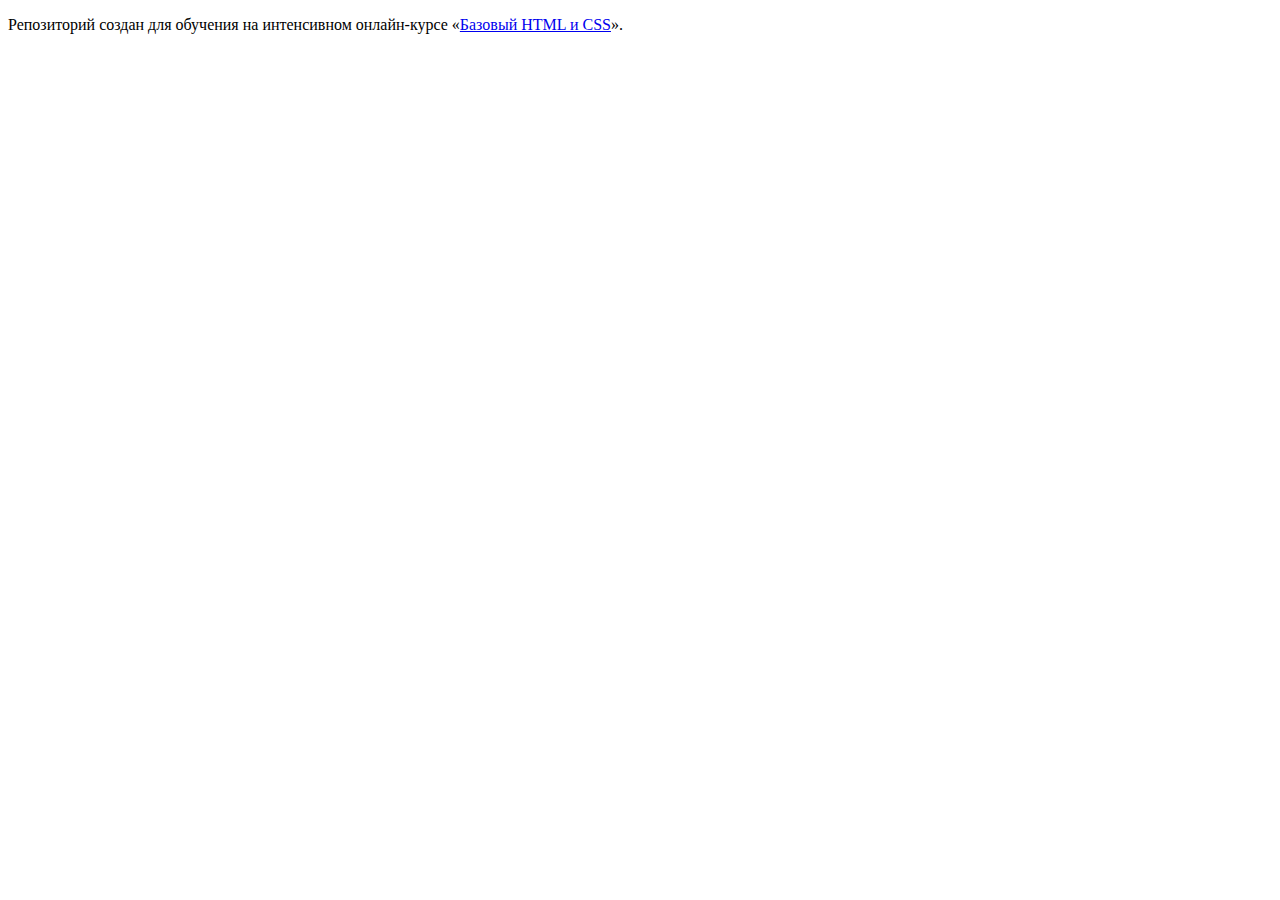
==== index.html @ a233da02 ":hatching_chick:" ====
<!DOCTYPE html>
<html lang="ru">
  <head>
    <meta charset="utf-8">
    <title>HTML Academy: Нёрдс</title>
  </head>
  <body>

    <p>Репозиторий создан для обучения на интенсивном онлайн‑курсе «<a href="https://htmlacademy.ru/intensive/htmlcss">Базовый HTML и CSS</a>».</p>

  </body>
</html>
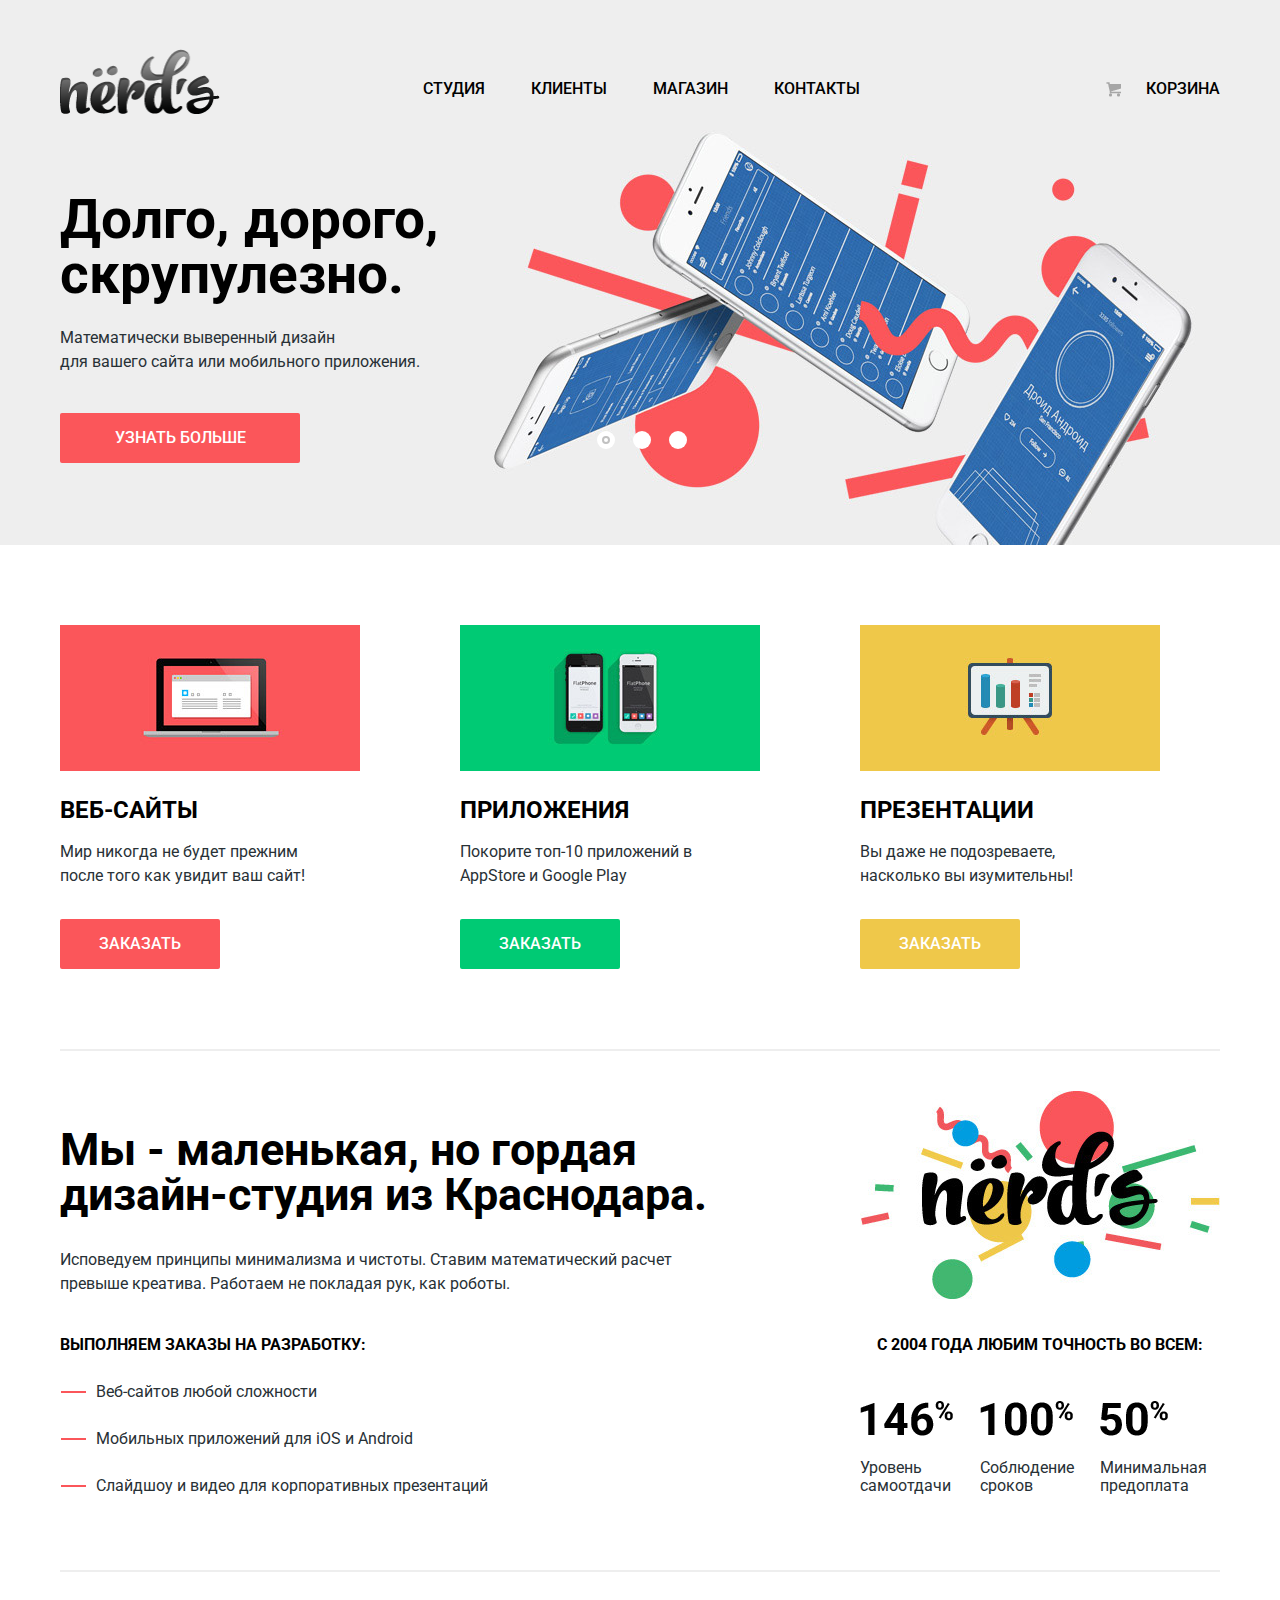
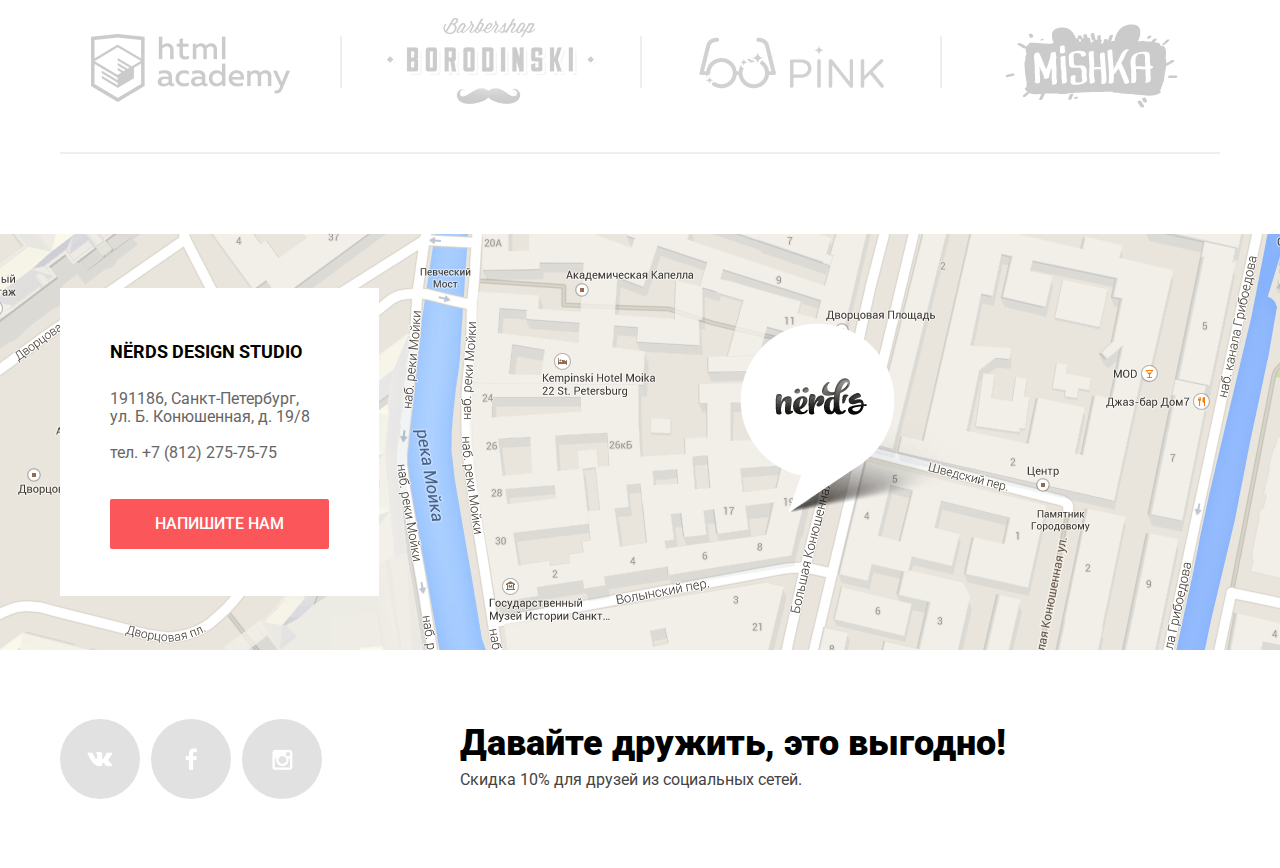
==== commit 7534e565: "Готовый проект" ====
--- a/index.html
+++ b/index.html
@@ -3,10 +3,227 @@
   <head>
     <meta charset="utf-8">
     <title>HTML Academy: Нёрдс</title>
+    <link href="https://fonts.googleapis.com/css?family=Roboto:400,500,700&amp;subset=cyrillic" rel="stylesheet">
+    <link href="css/style.css" rel="stylesheet">
   </head>
   <body>
 
-    <p>Репозиторий создан для обучения на интенсивном онлайн‑курсе «<a href="https://htmlacademy.ru/intensive/htmlcss">Базовый HTML и CSS</a>».</p>
+    <header>
+      <div class="section  header">
+        <div class="section-inner  header-inner">
+          <div class="header-logo">
+            <img  src="img/nerds-logo.png" width="160" height="65" alt="Нёрдс">
+          </div>
+          <nav class="main-navigation">
+            <ul>
+              <li>
+                <a href="#">СТУДИЯ</a>
+              </li>
+              <li>
+                <a href="#">КЛИЕНТЫ</a>
+              </li>
+              <li>
+                <a href="catalog.html">МАГАЗИН</a>
+              </li>
+              <li>
+                <a href="#">КОНТАКТЫ</a>
+              </li>
+            </ul>
+          </nav>
+          <div class="user-block">
+            <a class="login" href="#">КОРЗИНА</a>
+          </div>
+        </div>
+      </div>
+    </header>
+
+    <main>
+      <div class="section  slider">
+        <div class="section-inner  slider-inner">
+          <input class="slide-toggle  slider-toggle-1" type="radio" id="slider-toggle-1" name="toggle" checked>
+          <input class="slide-toggle  slider-toggle-2" type="radio" id="slider-toggle-2" name="toggle">
+          <input class="slide-toggle  slider-toggle-3" type="radio" id="slider-toggle-3" name="toggle">
+          <div class="slider-dots">
+            <label class="slider-dot" for="slider-toggle-1"></label>
+            <label class="slider-dot" for="slider-toggle-2"></label>
+            <label class="slider-dot" for="slider-toggle-3"></label>
+          </div>
+          <div class="slider-list">
+            <div class="slider-item slider-item-1">
+              <div class="slider-item-image  slider-item-image-1">
+                <img src="img/slider-1.jpg" width="760" height="431" alt="image1">
+              </div>
+              <div class="slider-item-text  slider-item-text-1">
+                <p class="statement  statement-1"><b>Долго, дорого,<br>скрупулезно.</b></p>
+                <p class="declaration">Математически выверенный дизайн <br>для вашего сайта или мобильного приложения.</p>
+                <a href="#" class="button  slider-button">узнать больше</a>
+              </div>
+            </div>
+            <div class="slider-item slider-item-2">
+              <div class="slider-item-image  slider-item-image-2">
+                <img src="img/slider-2.jpg" width="760" height="431" alt="image2 ">
+              </div>
+              <div class="slider-item-text  slider-item-text-2">
+                <p class="statement  statement-2"><b>Любим математику <br>как никто другой</b></p>
+                <p class="declaration"> Никакого креатива, только математические формулы <br> для расчета идеальных пропорций.</p>
+                <a href="#" class="button  slider-button">узнать больше</a>
+              </div>
+            </div>
+            <div class="slider-item slider-item-3">
+              <div class="slider-item-image  slider-item-image-3">
+                <img src="img/slider-3.jpg" width="760" height="431" alt="image3">
+              </div>
+              <div class="slider-item-text  slider-item-text-3">
+                <p class="statement  statement-3"><b>Только ночь,<br>только хардкор</b></p>
+                <p class="declaration"> Работаем днем, как все? Мы против этого. <br> Ближе к полуночи работа только начинается.</p>
+                <a href="#" class="button  slider-button">узнать больше</a>
+              </div>
+            </div>
+          </div>
+        </div>
+      </div>
+
+      <div class="section  directions">
+        <div class="section-inner  directions-inner">
+          <div class="features">
+            <img src="img/illustration-1.jpg" width="300" height="146" alt="Веб-сайты">
+            <h2 class="features-title">ВЕБ-САЙТЫ</h2>
+            <p>Мир никогда не будет прежним <br> после того как увидит ваш сайт!</p>
+            <a href="#" class="button  btn-website">заказать</a>
+          </div>
+          <div class="features">
+            <img src="img/illustration-2.jpg" width="300" height="146" alt="Приложения">
+            <h2 class="features-title">ПРИЛОЖЕНИЯ</h2>
+            <p>Покорите топ-10 приложений в <br> AppStore и Google Play</p>
+            <a href="#" class="button  btn-apps">заказать</a>
+          </div>
+          <div class="features">
+            <img src="img/illustration-3.jpg" width="300" height="146" alt="Презентации">
+            <h2 class="features-title">ПРЕЗЕНТАЦИИ</h2>
+            <p>Вы даже не подозреваете, <br> насколько вы изумительны!</p>
+            <a href="#" class="button  btn-presentations">заказать</a>
+          </div>
+        </div>
+      </div>
+
+      <div class="section  company-description">
+        <div class="section-inner  company-description-inner">
+          <div class="index-content-left">
+            <p class="statement"><b>Мы - маленькая, но гордая <br> дизайн-студия из Краснодара.</b></p>
+            <p class="declaration">Исповедуем принципы минимализма и чистоты. Ставим математический
+                расчет <br> превыше креатива. Работаем не покладая рук, как роботы.</p>
+            <h3 class="subtitle">ВЫПОЛНЯЕМ ЗАКАЗЫ НА РАЗРАБОТКУ:</h3>
+            <div class="list-description">
+              <ul>
+                <li class="list">
+                  Веб-сайтов любой сложности
+                </li>
+                <li class="list">
+                  Мобильных приложений для iOS и Android
+                </li>
+                <li class="list">
+                  Слайдшоу и видео для корпоративных презентаций
+                </li>
+              </ul>
+            </div>
+          </div>
+          <div class="index-content-right">
+            <div class="index-logo">
+              <img src="img/nerds-illustration.jpg" width="360" height="208" alt="Нёрдс">
+            </div>
+            <h3 class="subtitle">С 2004 ГОДА ЛЮБИМ ТОЧНОСТЬ ВО ВСЕМ:</h3>
+            <div class="list-description-right">
+              <div class=" block  block-1">
+                <div class="block-upper  block-upper-1">
+                  <img src="img/img-1.png" width="93" height="35" alt="146%">
+                </div>
+                <div class="block-lower">Уровень самоотдачи</div>
+              </div>
+              <div class="block  block-2">
+                <div class="block-upper  block-upper-2">
+                  <img src="img/img-2.png" width="93" height="35" alt="100%">
+                </div>
+                <div class="block-lower">Соблюдение сроков</div>
+              </div>
+              <div class="block  block-3">
+                <div class="block-upper  block-upper-3">
+                  <img src="img/img-3.png" width="68" height="35" alt="50%">
+                </div>
+                <div class="block-lower">Минимальная предоплата</div>
+              </div>
+            </div>
+          </div>
+        </div>
+      </div>
+
+      <div class="section  partners">
+        <div class="section-inner  partners-inner">
+          <a href="#" class="partners-logo  partners-logo-1">
+            <img src="img/logo-1.png" width="199" height="68" alt="Логотип">
+          </a>
+          <div class="line"></div>
+          <a href="#" class="partners-logo  partners-logo-2">
+            <img src="img/logo-2.png" width="209" height="87" alt="Логотип">
+          </a>
+          <div class="line"></div>
+          <a href="#" class="partners-logo  partners-logo-3">
+            <img src="img/logo-3.png" width="185" height="52" alt="Логотип">
+          </a>
+          <div class="line"></div>
+          <a href="#" class="partners-logo  partners-logo-4">
+            <img src="img/logo-4.png" width="173" height="84" alt="Логотип">
+          </a>
+        </div>
+      </div> 
+    </main>
+
+    <footer>
+      <div class="section-footer  section-footer-map"></div>
+      <div class="section  footer">
+        <div class="section-inner  footer-inner">
+          <div class="contact-info  contact-info-inner">
+            <h3 class="index-info-title">NЁRDS DESIGN STUDIO</h3>
+            <p class="address">191186, Санкт-Петербург,<br>
+                ул. Б. Конюшенная, д. 19/8</p>
+            <p class="contact-tel">тел. +7 (812) 275-75-75</p>
+            <button class="button  index-info-button">напишите нам</button>
+          </div>
+
+          <div class="footer-content">
+            <p class="statement"><b>Давайте дружить, это выгодно!</b></p>
+            <p class="declaration">Скидка 10% для друзей из социальных сетей.</p>
+          </div>
+          <div class="footer-socials">
+            <a href="#" class="social-btn  social-btn-vk">В контакте</a>
+            <a href="#" class="social-btn  social-btn-fb">Фейсбук</a>
+            <a href="#" class="social-btn  social-btn-inst">Инстаграм</a>
+          </div>
+        </div>
+      </div>
+    </footer>
+
+    <div class="modal-content">
+      <button class="modal-content-close" type="button" title="Закрыть">Закрыть</button>
+      <h2 class="modal-content-title">Напишите нам</h2>
+      <form class="write-form" action="https://echo.htmlacademy.ru" method="post">
+        <div class="write-form-field-1">
+          <label for="text-name">Ваше имя:</label><br>
+          <input type="text" id="text-name" name="name" value="" placeholder="Представьтесь, пожалуйста" required autofocus>
+        </div>
+        <div class="write-form-field-2">
+          <label for="text-e-mail">Ваш e-mail:</label><br>
+          <input type="email" id="text-e-mail" name="e-mail" value="" placeholder="Для отправки ответа" required>
+        </div>
+        <div class="write-form-field-3">
+          <label for="text-letter">Текст письма:</label><br>
+          <input type="text" id="text-letter" name="letter" value="" placeholder="В свободной форме" required>
+        </div>
+        <button class="button  write-info-button" type="submit">отправить</button>
+      </form>
+    </div>
+    <div class="modal-overlay"></div>
+
+    <script src="js/script.js"></script>
 
   </body>
 </html>
--- a/css/style.css
+++ b/css/style.css
@@ -0,0 +1,1357 @@
+
+body {
+  min-width: 1200px;
+  margin: 0;
+  padding: 0;
+  font-family: "Roboto", "Arial", sans-serif;
+  color: #000000;
+}
+
+/*--------------------------------------*/
+
+.sprite {
+  background-image: url("../img/sprite.png");
+  background-repeat: no-repeat;
+  display: block;
+}
+
+.sprite-checkbox-of {
+  width: 23px;
+  height: 23px;
+  background-position: -30px -30px;
+}
+
+.sprite-checkbox-on {
+  width: 27px;
+  height: 23px;
+  background-position: -113px -30px;
+}
+
+.sprite-close-cross {
+  width: 21px;
+  height: 21px;
+  background-position: -200px -30px;
+}
+
+.sprite-fb-icon {
+  width: 12px;
+  height: 22px;
+  background-position: -200px -111px;
+}
+
+.sprite-fb-icon-down {
+  width: 12px;
+  height: 22px;
+  background-position: -30px -193px;
+}
+
+.sprite-icon-basket {
+  width: 15px;
+  height: 15px;
+  background-position: -102px -193px;
+}
+
+.sprite-insta-icon {
+  width: 21px;
+  height: 21px;
+  background-position: -177px -193px;
+}
+
+.sprite-insta-icon-down {
+  width: 21px;
+  height: 21px;
+  background-position: -281px -30px;
+}
+
+.sprite-radio-off {
+  width: 25px;
+  height: 25px;
+  background-position: -272px -111px;
+}
+
+.sprite-radio-on {
+  width: 25px;
+  height: 25px;
+  background-position: -258px -196px;
+}
+
+.sprite-sort-down {
+  width: 9px;
+  height: 9px;
+  background-position: -30px -281px;
+}
+
+.sprite-sort-up {
+  width: 9px;
+  height: 9px;
+  background-position: -99px -281px;
+}
+
+.sprite-vk-icon {
+  width: 26px;
+  height: 15px;
+  background-position: -168px -281px;
+}
+
+.sprite-vk-icon-down {
+  width: 26px;
+  height: 15px;
+  background-position: -254px -281px;
+}
+
+/*=======================index.html=====================*/
+
+h1, h2, h3, h4, p {
+  margin: 0;
+  padding: 0;
+}
+
+img {
+  max-width: 100%;
+  height: auto;
+}
+
+.section {
+  min-width: 1200px;
+}
+
+.header {
+  background-color: #eeeeee;
+}
+
+.section-inner {
+  width: 1160px;
+  margin: 0 auto;
+  padding: 0 20px;
+}
+
+.header-inner {
+  border-top: 1px solid transparent;
+}
+
+.section-inner::after {
+  display: table;
+  content: "";
+  clear: both;
+}
+
+.header-logo {
+  float: left;
+  width: 160px;
+  height: 65px;
+  margin-top: 48px;
+  margin-right: 40px;
+}
+
+.header-logo-catalog:hover {
+  opacity: 0.8;
+}
+
+.header-logo-catalog:active {
+  opacity: 0.3;
+}
+
+/*=====================main-navigation========================*/
+
+.main-navigation {
+  float: left;
+  width: 600px;
+  text-align: right;
+}
+
+.main-navigation ul {
+  margin: 0;
+  padding: 0;
+  font-size: 0;
+  list-style: none;
+}
+
+.main-navigation li {
+  display: inline-block;
+  vertical-align: top;
+  font-size: 16px;
+  font-weight: 500;
+  line-height: 30px;
+}
+
+.main-navigation a {
+  display: block;
+  margin-top: 73px;
+  margin-left: 46px;
+  color: #000000;
+  text-decoration: none;
+}
+
+.main-navigation a:hover {
+  color: #fb565a;
+}
+
+.main-navigation a:active {
+  color: rgba(0, 0, 0, 0.3);
+}
+
+.main-navigation .active-3 {
+  position: relative;
+}
+
+.main-navigation .active-3::after {
+  position: absolute;
+  content: "";
+  bottom: -5px;
+  right: 0px;
+  width: 74px;
+  height: 2px;
+  background-color: #fb565a;
+}
+
+.main-navigation .active-3 a:hover {
+  color: #000000;
+}
+/*==========================================================*/
+
+.user-block {
+  float: right;
+  margin-top: 73px;
+}
+
+.login {
+  position: relative;
+  display: inline-block;
+  vertical-align: top;
+  padding-left: 50px;
+  font-size: 16px;
+  font-weight: 500;
+  line-height: 30px;
+  color: #000000;
+  text-decoration: none;
+}
+
+.login:hover {
+  color: #fb565a;
+}
+
+.login:active {
+  color: rgba(0, 0, 0, 0.3);
+}
+
+.login::before {
+  position: absolute;
+  content: "";
+  top: 8px;
+  left: 10px;
+  width: 15px;
+  height: 15px;
+  background: url("../img/sprite.png") no-repeat;
+  background-position: -102px -193px;
+  opacity: 0.3;
+}
+
+/*======================slaider=======================*/
+
+.slider {
+  margin-bottom: 80px;
+  background-color: #eeeeee;
+}
+
+.slider-inner {
+  position: relative;
+}
+
+.slide-toggle {
+  display: none;
+}
+
+.slider-dots {
+  position: absolute;
+  top: 322px;
+  left: 549px;
+  z-index: 100;
+  width: 105px;
+  height: 10px;
+  line-height: 0;
+  text-align: center;
+}
+
+.slider-dots label {
+  display: inline-block;
+  vertical-align: top;
+  width: 4px;
+  height: 4px;
+  margin: 0 12px;
+  background: #ffffff;
+  border: 2px solid #ffffff;
+  border-radius: 50%;
+  cursor: pointer;
+  box-shadow: 0 0 0 5px #ffffff;
+}
+
+.slider-toggle-1:checked ~ .slider-dots label:nth-child(1),
+.slider-toggle-2:checked ~ .slider-dots label:nth-child(2),
+.slider-toggle-3:checked ~ .slider-dots label:nth-child(3) {
+  border-color: #c1c1c1;
+}
+
+.slider-item {
+  display: none;
+}
+
+.slider-toggle-1:checked ~ .slider-list .slider-item-1,
+.slider-toggle-2:checked ~ .slider-list .slider-item-2,
+.slider-toggle-3:checked ~ .slider-list .slider-item-3 {
+  display: block;
+}
+
+.slider-item-image {
+  float: right;
+  width: 760px;
+  height: 431px;
+}
+
+/*========================text slider=======================*/
+
+.slider-item-text {
+  padding-top: 78px;
+}
+
+.statement {
+  margin: 0;
+  margin-bottom: 24px;
+  padding: 0;
+  font-size: 55px;
+  font-weight: 500;
+  line-height: 55px;
+  color: #000000;
+}
+
+.declaration {
+  margin: 0;
+  padding: 0;
+  font-size: 16px;
+  font-weight: 400;
+  line-height: 24px;
+  color: #283136;
+}
+
+.button {
+  display: inline-block;
+  vertical-align: top;
+  padding-top: 13px;
+  padding-bottom: 16px;
+  font-size: 16px;
+  font-weight: 500;
+  font-family: "Roboto", "Arial", sans-serif;
+  line-height: 18px;
+  color: #ffffff;
+  background-color: #fb565a;
+  text-transform: uppercase;
+  text-decoration: none;
+  text-align: center;
+  border: none;
+  outline: none;
+  cursor: pointer;
+  border-top: 3px solid transparent;
+  border-radius: 2px;
+}
+
+.button:hover {
+  background-color: #e74246;
+}
+
+.button:active {
+  color: rgba(255, 255, 255, 0.3);
+  background-color: #d7373b;
+  border-top-color: #c13135;
+}
+
+.slider-button {
+  width: 240px;
+  margin-top: 39px;
+}
+
+.slider-item-text-2,
+.slider-item-text-3 {
+  position: absolute;
+}
+
+/*======================directions=========================*/
+
+.directions-inner::after {
+  display: block;
+  content: "";
+  clear: both;
+  height: 2px;
+  background: #eeeeee;
+}
+
+.features {
+  float: left;
+  width: 300px;
+  margin-right: 100px;
+  margin-bottom: 80px;
+}
+
+.features:last-child {
+  margin-right: 0;
+}
+
+.features-title {
+  margin-top: 20px;
+  margin-bottom: 15px;
+  font-size: 24px;
+  font-weight: 700;
+  line-height: 30px;
+}
+
+.features p {
+  margin-bottom: 31px;
+  font-size: 16px;
+  font-weight: 400;
+  line-height: 24px;
+  color: #283136;
+}
+
+.features .button {
+  width: 160px;
+}
+
+.btn-apps {
+  background-color: #00ca74;
+}
+
+.btn-apps:hover {
+  background-color: #00bc6c;
+}
+
+.btn-apps:active {
+  color: rgba(255, 255, 255, 0.3);
+  background-color: #00aa62;
+  border-top-color: #009958;
+}
+
+.btn-presentations {
+  background-color: #efc84a;
+}
+
+.btn-presentations:hover {
+  background-color: #eab534;
+}
+
+.btn-presentations:active {
+  color: rgba(255, 255, 255, 0.3);
+  background-color: #e5a722;
+  border-top-color: #ce961f;
+}
+
+/*===================company-description============*/
+
+.company-description-inner::after {
+  display: block;
+  content: "";
+  clear: both;
+  height: 2px;
+  background: #eeeeee;
+}
+
+.index-content-left {
+  float: left;
+  width: 760px;
+}
+
+.index-content-left .statement {
+  margin-top: 76px;
+  margin-bottom: 31px;
+  font-size: 45px;
+  font-weight: 500;
+  line-height: 45px;
+}
+
+.index-content-left .declaration {
+  margin-bottom: 37px;
+}
+
+.subtitle {
+  margin-bottom: 23px;
+  font-size: 16px;
+  font-weight: 700;
+  line-height: 24px;
+}
+
+.list-description ul {
+  margin: 0;
+  padding: 0;
+  font-size: 0;
+  color: #283136;
+  list-style: none;
+}
+
+.list-description li {
+  position: relative;
+  font-size: 16px;
+  font-weight: 400;
+  line-height: 24px;
+}
+
+.list {
+  margin-bottom: 23px;
+  padding-left: 36px;
+}
+
+.list::before {
+  position: absolute;
+  content: "";
+  top: 11px;
+  left: 1px;
+  width: 25px;
+  height: 2px;
+  background-color: #fb565a;
+}
+
+/*==============================content-right===================*/
+
+.index-content-right {
+  float: right;
+  width: 360px;
+}
+
+.index-logo {
+  width: 360px;
+  height: 208px;
+  margin-top: 40px;
+  margin-bottom: 34px;
+}
+
+.index-content-right .subtitle {
+  margin-bottom: 44px;
+  text-align: center;
+}
+
+.list-description-right::after {
+  display: table;
+  content: "";
+  clear: both;
+  margin-bottom: 74px;
+}
+
+.block {
+  float: left;
+  width: 120px;
+}
+
+.block-upper {
+  margin-bottom: 19px;
+}
+
+.block-lower {
+  margin-bottom: 1px;
+  font-size: 16px;
+  font-weight: 400;
+  line-height: 18px;
+  color: #283136;
+}
+
+/*=============================partners========================*/
+
+.partners {
+  margin-bottom: 80px;
+}
+
+.partners-inner::after {
+  display: block;
+  content: "";
+  clear: both;
+  height: 2px;
+  margin-top: 44px;
+  background-color: #eeeeee;
+}
+
+.partners-logo {
+  display: inline-block;
+  vertical-align: top;
+  opacity: 0.2;
+}
+
+.line {
+  display: inline-block;
+  vertical-align: top;
+  width: 2px;
+  height: 52px;
+  margin-top: 64px;
+  background: #eeeeee;
+}
+
+.partners-logo:hover {
+  opacity: 1;
+}
+
+.partners-logo:active {
+  opacity: 0.1;
+}
+
+.partners-logo-1 {
+  width: 199px;
+  height: 68px;
+  margin-top: 62px;
+  margin-left: 31px;
+  margin-right: 46px;
+}
+
+.partners-logo-2 {
+  width: 209px;
+  height: 86px;
+  margin-top: 46px;
+  margin-left: 41px;
+  margin-right: 40px;
+}
+
+.partners-logo-3 {
+  width: 185px;
+  height: 52px;
+  margin-top: 65px;
+  margin-left: 53px;
+  margin-right: 52px;
+}
+
+.partners-logo-4 {
+  width: 173px;
+  height: 84px;
+  margin-top: 52px;
+  margin-left: 59px;
+}
+
+/*================footer-map========================*/
+
+.section-footer-map {
+  height: 416px;
+  background: url("../img/map-marker.png") center top no-repeat;
+}
+
+/*================footer-map-inner========================*/
+
+.footer-inner {
+  position: relative;
+  padding-top: 69px;
+  padding-bottom: 69px;
+}
+
+.footer-inner::after {
+  display: table;
+  content: "";
+  clear: both;
+}
+
+.contact-info {
+  position: absolute;
+  top: -362px;
+  z-index: 5;
+  width: 319px;
+  height: 308px;
+  padding: 0 50px;
+  padding-top: 49px;
+  background: #ffffff;
+  box-sizing: border-box;
+}
+
+.index-info-title {
+  margin-bottom: 23px;
+  font-size: 18px;
+  font-weight: 700;
+  line-height: 30px;
+}
+
+.contact-info p {
+  font-size: 16px;
+  font-weight: 400;
+  line-height: 18px;
+  color: #666666;
+}
+
+.address {
+  margin-bottom: 18px;
+}
+
+.contact-tel {
+  margin-bottom: 37px;
+}
+
+.index-info-button {
+  width: 100%;
+}
+
+/*====================footer-socials====================*/
+
+.footer-content {
+  float: right;
+  width: 760px;
+  margin-top: 6px;
+}
+
+.footer-content .statement {
+  margin-bottom: 8px;
+  font-size: 36px;
+  font-weight: 700;
+  line-height: 36px;
+}
+
+.footer-content .declaration {
+  font-size: 16px;
+  font-weight: 400;
+  line-height: 22px;
+  color: #444444;
+}
+
+.footer-socials {
+  width: 280px;
+  text-align: center;
+}
+
+.social-btn {
+  float: left;
+  width: 80px;
+  height: 80px;
+  margin-right: 11px;
+  font-size: 0;
+  background: #e1e1e1 url("../img/sprite.png") no-repeat center;
+  text-decoration: none;
+  border-radius: 50%;
+}
+
+.social-btn:hover {
+  background-color: #e74246;
+}
+
+.social-btn:active {
+  background-color: #d7373b;
+}
+
+.social-btn-vk {
+  background-position: -141px -248px;
+}
+
+.social-btn-vk:active {
+  background-position: -227px -248px;
+}
+
+.social-btn-fb {
+  background-position: -166px -82px;
+}
+
+.social-btn-fb:active {
+  background-position: 4px -164px;
+}
+
+.social-btn-inst {
+  background-position: -147px -163px;
+}
+
+.social-btn-inst:active {
+  background-position: -251px 0;
+}
+
+/*=============================modal-content======================*/
+
+.modal-content {
+  position: fixed;
+  left: 50%;
+  top: 0;
+  z-index: 100;
+  width: 960px;
+  min-height: 590px;
+  margin-left: -481px;
+  padding-top: 67px;
+  padding-left: 100px;
+  padding-right: 100px;
+  background: #ffffff;
+  box-sizing: border-box;
+  box-shadow: 0 20px 40px rgba(0, 1, 1, 0.75);
+  display: none;
+}
+
+.modal-content-show {
+  display: block;
+}
+
+.modal-content-close {
+  position: absolute;
+  top: 78px;
+  right: 90px;
+  width: 21px;
+  height: 21px;
+  font-size: 0;
+  background: url("../img/sprite.png") no-repeat;
+  background-position: -200px -30px;
+  border: 0;
+  outline: 0;
+  cursor: pointer;
+  opacity: 0.3;
+}
+
+.modal-content-close:hover {
+  opacity: 1;
+}
+
+.modal-content-close:active {
+  opacity: 0.1;
+}
+
+/*---------------------------------------------------*/
+
+.modal-content-title {
+  margin-bottom: 39px;
+  font-size: 45px;
+  font-weight: 500;
+  line-height: 45px;
+}
+
+.write-form-field-1 label,
+.write-form-field-2 label,
+.write-form-field-3 label {
+  font-size: 16px;
+  font-weight: 700;
+  line-height: 18px;
+}
+
+.write-form input {
+  font-size: 16px;
+  font-weight: 400;
+  font-family: "Roboto", "Arial", sans-serif;
+  line-height: 18px;
+  color: #444444;
+  border: 2px solid #d7dcde;
+  box-sizing: border-box;
+  border-radius: 2px;
+  outline: none;
+}
+
+.write-form-field-1 input,
+.write-form-field-2 input {
+  width: 360px;
+  min-height: 50px;
+  margin-top: 9px;
+  margin-bottom: 33px;
+  padding: 0 12px;
+}
+
+.write-form-field-1 {
+  float: left;
+}
+
+.write-form-field-2 {
+  float: right;
+}
+
+.write-form-field-3 {
+  clear: both;
+  width: 100%;
+}
+
+.write-form-field-3 input {
+  width: 100%;
+  margin-top: 9px;
+  padding: 0 12px;
+  padding-top: 11px;
+  padding-bottom: 85px;
+}
+
+.write-info-button {
+  width: 260px;
+  margin-top: 47px;
+}
+
+.write-form input:hover {
+  border: 2px solid #b4b9bb;
+}
+
+.write-form input:focus {
+  border: 2px solid #000000;
+}
+
+/*==============================overlay=====================*/
+
+.modal-overlay {
+  position: fixed;
+  top: 0;
+  left: 0;
+  z-index: 10;
+  width: 100%;
+  height: 100%;
+  background: rgba(0, 0, 0, 0.5);
+  display: none;
+}
+
+/*=======================catalog.html=========================*/
+
+.catalog-directions {
+  background-color: #eeeeee;
+  box-sizing: border-box;
+}
+
+.catalog-subtitle h1 {
+  padding-top: 78px;
+  padding-bottom: 108px;
+  font-size: 55px;
+  font-weight: 500;
+  line-height: 55px;
+  text-align: center;
+}
+
+/*=======================catalog-filter====================*/
+
+.catalog-filter {
+  float: left;
+  min-height: 300px;
+  padding-bottom: 30px;
+}
+
+.field {
+  margin: 0;
+  padding: 0;
+  border: none;
+  outline: none;
+}
+
+.heading {
+  padding: 0px;
+  font-size: 18px;
+  font-weight: 700;
+  text-transform: uppercase;
+}
+
+/*======================range-filter=================*/
+
+.range-filter {
+  width: 260px;
+  margin-top: 59px;
+  margin-bottom: 58px;
+}
+
+.range-controls {
+  position: relative;
+  margin-top: 52px;
+  margin-bottom: 14px;
+  padding-top: 39px;
+  padding-bottom: 39px;
+  padding-left: 21px;
+  padding-right: 21px;
+  background: #eeeeee;
+  border-radius: 2px;
+}
+
+.range-controls .scale {
+  height: 2px;
+  background: #d7dcde;
+}
+
+.range-controls .bar {
+  width: 139px;
+  height: 2px;
+  background: #00ca74;
+}
+
+.range-controls .toggle {
+  position: absolute;
+  top: 30px;
+  left: 0px;
+  width: 4px;
+  height: 4px;
+  background: #ababab;
+  border: 8px solid #fff;
+  border-radius: 50%;
+  cursor: pointer;
+  box-shadow: 0 2px 1px 0 #cccdcd;
+}
+
+.range-controls .toggle-min {
+  left: 18px;
+}
+
+.range-controls .toggle-max {
+  left: 160px;
+}
+
+.price-controls {
+  font-size: 0;
+}
+
+.price-controls label {
+  display: inline-block;
+  vertical-align: middle;
+  width: 50%;
+  font-size: 16px;
+  font-weight: 400;
+  color: #283136;
+  text-transform: uppercase;
+}
+
+.max-price {
+  text-align: right;
+}
+
+.price-controls input {
+  width: 60px;
+  margin-left: 8px;
+  padding: 8px 10px;
+  font-size: 16px;
+  font-weight: 400;
+  line-height: 22px;
+  font-family: "Roboto", "Arial", sans-serif;
+  font-style: normal;
+  color: #283136;
+  background: #eeeeee;
+  border: none;
+  text-align: center;
+  outline: none;
+  border-radius: 2px;
+}
+
+/*==========selection-grid  selection-specification=============*/
+
+.field ul {
+  margin: 0;
+  padding: 0;
+  font-size: 0;
+  list-style: none;
+}
+
+.field li {
+  margin-bottom: 19px;
+  font-size: 16px;
+  line-height: 20px;
+}
+
+.selection-grid label,
+.selection-specification label {
+  color: #283136;
+}
+
+.selection-grid legend,
+.selection-specification legend {
+  margin-bottom: 19px;
+}
+
+.selection-grid {
+  margin-bottom: 30px;
+}
+
+.selection-specification {
+  margin-bottom: 30px;
+}
+
+.login-radio input[type="radio"],
+.login-checkbox input[type="checkbox"] {
+  display: none;
+}
+
+.login-radio,
+.login-checkbox {
+  position: relative;
+  padding-left: 36px;
+  cursor: pointer;
+}
+
+.login-radio:hover,
+.login-checkbox:hover {
+  color: #000000;
+}
+
+/*=========================radio  checkbox======================*/
+
+.radio-indicator {
+  position: absolute;
+  top: -2px;
+  left: 0px;
+  width: 25px;
+  height: 25px;
+  background: url("../img/sprite.png") no-repeat;
+  background-position: -272px -111px;
+  opacity: 0.4;
+}
+
+.radio-indicator:hover {
+  opacity: 1;
+}
+
+.login-radio input[type="radio"]:checked + .radio-indicator {
+  background-position: -258px -196px;
+}
+
+.checkbox-indicator {
+  position: absolute;
+  top: -2px;
+  left: 0px;
+  width: 27px;
+  height: 25px;
+  background: url("../img/sprite.png") no-repeat;
+  background-position: -30px -30px;
+  opacity: 0.4;
+}
+
+.checkbox-indicator:hover {
+  opacity: 1;
+}
+
+.login-checkbox input[type="checkbox"]:checked + .checkbox-indicator {
+  background-position: -113px -30px;
+}
+
+/*===============================.catalog-btn=======================*/
+
+.catalog-btn {
+  width: 260px;
+  color: #000000;
+  background-color: #eeeeee;
+}
+
+.catalog-btn:hover {
+  background-color: #dfdfdf;
+}
+
+.catalog-btn:active {
+  border-top-color: #bfbfbf;
+  color: rgba(0, 0, 0, 0.3);
+  background-color: #d5d5d5;
+}
+
+/*=========================catalog-section=========================*/
+
+.catalog-section {
+  float: right;
+  width: 760px;
+  padding-top: 58px;
+}
+
+.sorting {
+  width: 100%;
+  min-height: 10px;
+  font-size: 0;
+  margin-bottom: 20px;
+  text-transform: uppercase;
+  box-sizing: border-box;
+}
+
+.sorting h4,
+.sorting a,
+.sorting span {
+  display: inline-block;
+  vertical-align: bottom;
+}
+
+.sorting h4 {
+  margin-right: 267px;
+  font-size: 18px;
+  font-weight: 700;
+  line-height: 18px;
+}
+
+.sorting a {
+  margin-right: 25px;
+  font-size: 14px;
+  font-weight: 400;
+  line-height: 15px;
+  text-decoration: none;
+}
+
+.activity-2,
+.activity-3 {
+  color: rgba(0, 0, 0, 0.3);
+}
+
+.activity-2:hover,
+.activity-3:hover {
+  color: rgba(0, 0, 0, 0.6);
+}
+
+.activity-2:active,
+.activity-3:active {
+  color: rgba(0, 0, 0, 1);
+}
+
+.sorting span {
+  content: "";
+  width: 9px;
+  height: 9px;
+  margin-bottom: 3px;
+  cursor: pointer;
+}
+
+.sorting .icon-1 {
+  margin-left: 25px;
+  margin-right: 20px;
+  background: url("../img/sprite.png") no-repeat;
+  background-position: -30px -281px;
+}
+
+.sorting .icon-2 {
+  background: url("../img/sprite.png") no-repeat;
+  background-position: -99px -281px;
+  opacity: 0.2;
+}
+
+.sorting .icon-1:hover,
+.sorting .icon-2:hover {
+  opacity: 0.4;
+}
+
+.sorting .icon-1:active,
+.sorting .icon-2:active {
+  opacity: 1;
+}
+
+/*========================catalog-list==========================*/
+
+.catalog-list {
+  min-height: 300px;
+  font-size: 0;
+}
+
+/*---------------------------------*/
+
+.catalog-item-img {
+  position: relative;
+  display: inline-block;
+  vertical-align: top;
+  width: 360px;
+  height: 576px;
+  margin-right: 40px;
+  margin-top: 77px;
+  box-sizing: border-box;
+}
+
+.catalog-item-img:nth-child(2n){
+  margin-right: 0;
+}
+
+.catalog-item-decor {
+  position: absolute;
+  top: -40px;
+  z-index: 100;
+  width: 360px;
+  height: 40px;
+  border-radius: 2px 2px 0 0;
+  background-color: #e9e9e9;
+  transition: background-color .3s linear;
+}
+
+.catalog-item-decor:after,
+.catalog-item-decor:before {
+  position: absolute;
+  display: block;
+  top: 13px;
+  content: "";
+  width: 14px;
+  height: 14px;
+  background-color: #ffffff;
+  border-radius: 50%;
+}
+
+.catalog-item-decor:after {
+  left: 16px;
+}
+
+.catalog-item-decor:before {
+  left: 39px;
+  box-shadow: 23px 0 0 0 #ffffff;
+}
+
+.catalog-item-description {
+  position: absolute;
+  bottom: 0px;
+  left: 0px;
+  display: block;
+  width: 100%;
+  height: 231px;
+  padding: 31px 67px;
+  background-color: #eeeeee;
+  opacity: 0;
+  text-align: center;
+  box-sizing: border-box;
+  transition: opacity .5s linear;
+}
+
+.catalog-item-description a {
+  font: 700 18px/23px "Roboto", "Arial", sans-serif;
+  color: #000000;
+  text-transform: uppercase;
+  text-decoration: none;
+}
+
+.catalog-item-description p {
+  overflow: hidden;
+  margin-top: 18px;
+  font: 400 16px/18px "Roboto", "Arial", sans-serif;
+  color: #666666;
+}
+
+.catalog-item-buy {
+  position: absolute;
+  left: 80px;
+  bottom: 43px;
+  display: block;
+  width: 200px;
+  font: 500 16px/18px "Roboto", "Arial", sans-serif;
+}
+
+.catalog-item-buy:active {
+  color: #ffffff;
+}
+
+.catalog-item-img:hover {
+  box-shadow: 0 6px 15px rgba(0, 1, 1, 0.25);
+}
+
+.catalog-item-img:hover .catalog-item-description {
+  opacity: 1;
+}
+
+.catalog-item-img:hover .catalog-item-decor {
+  background-color: #4d4d4d;
+}
+
+/*===========================paginator=====================*/
+
+.paginator {
+  clear: both;
+  width: 100%;
+  margin-top: 60px;
+  margin-bottom: 60px;
+  box-sizing: border-box;
+  font-size: 0;
+}
+
+.paginator a {
+  margin-right: 11px;
+  padding-right: 20px;
+  padding-left: 20px;
+  color: #000000;
+  background-color: #eeeeee;
+}
+
+.paginator .disabled {
+  padding-top: 13px;
+  padding-right: 17px;
+  padding-left: 17px;
+  padding-bottom: 13px;
+  border: 3px solid #dbdbdb;
+  background-color: #ffffff;
+}
+
+.paginator .next {
+  padding-right: 78px;
+  padding-left: 78px;
+}
+
+.paginator .current:hover,
+.paginator .next:hover {
+  background-color: #dfdfdf;
+}
+
+.paginator .current:active,
+.paginator .next:active {
+  border-top-color: #bfbfbf;
+  color: rgba(0, 0, 0, 0.3);
+  background-color: #d5d5d5;
+}
+
+.paginator .disabled:active {
+  color: #000000;
+}
+
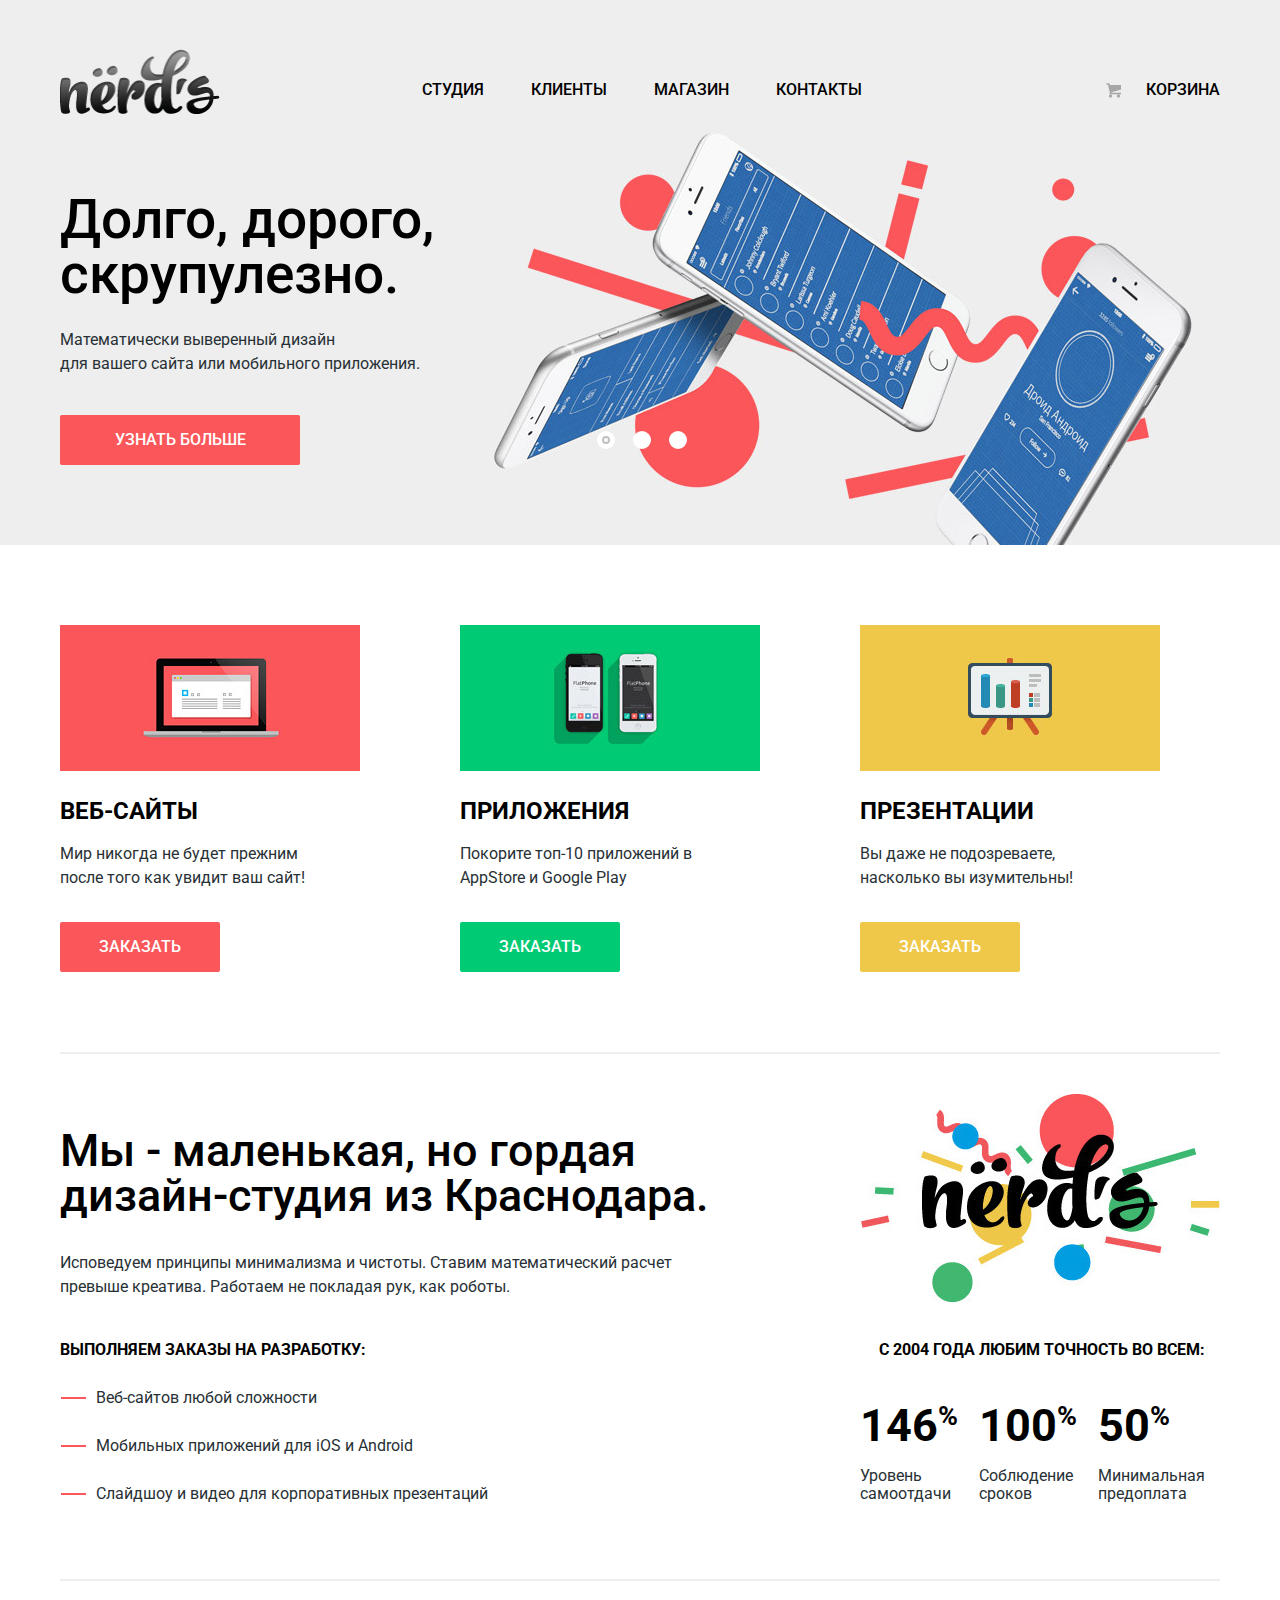
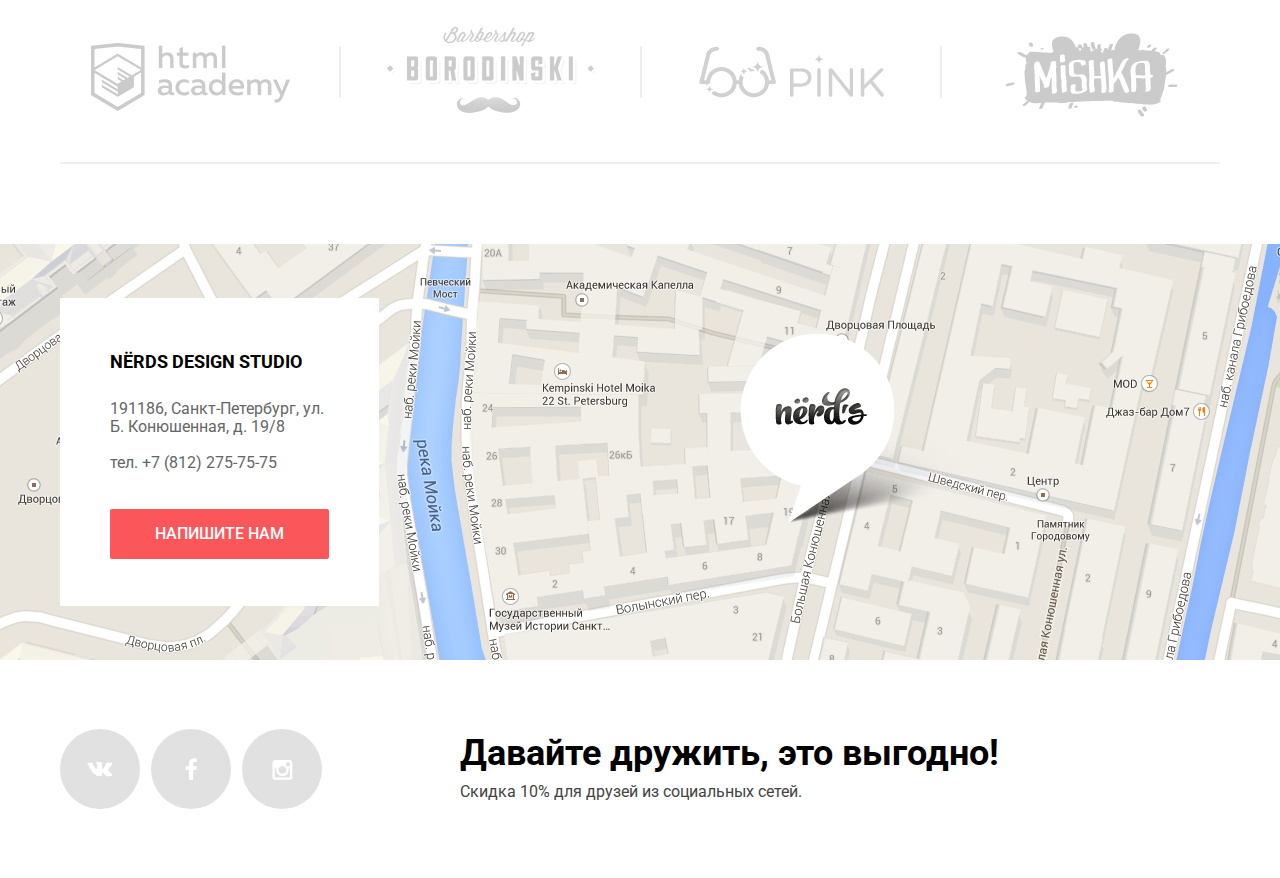
==== commit a8ff64b6: "Исправления" ====
--- a/index.html
+++ b/index.html
@@ -4,6 +4,7 @@
     <meta charset="utf-8">
     <title>HTML Academy: Нёрдс</title>
     <link href="https://fonts.googleapis.com/css?family=Roboto:400,500,700&amp;subset=cyrillic" rel="stylesheet">
+    <link href="css/normalize.css" rel="stylesheet">
     <link href="css/style.css" rel="stylesheet">
   </head>
   <body>
@@ -54,9 +55,9 @@
                 <img src="img/slider-1.jpg" width="760" height="431" alt="image1">
               </div>
               <div class="slider-item-text  slider-item-text-1">
-                <p class="statement  statement-1"><b>Долго, дорого,<br>скрупулезно.</b></p>
-                <p class="declaration">Математически выверенный дизайн <br>для вашего сайта или мобильного приложения.</p>
-                <a href="#" class="button  slider-button">узнать больше</a>
+                <p class="statement  statement-1">Долго, дорого, скрупулезно.</p>
+                <p class="declaration">Математически выверенный дизайн<br> для вашего сайта или мобильного приложения.</p>
+                <a class="button  slider-button" href="#">узнать больше</a>
               </div>
             </div>
             <div class="slider-item slider-item-2">
@@ -64,9 +65,9 @@
                 <img src="img/slider-2.jpg" width="760" height="431" alt="image2 ">
               </div>
               <div class="slider-item-text  slider-item-text-2">
-                <p class="statement  statement-2"><b>Любим математику <br>как никто другой</b></p>
+                <p class="statement  statement-2">Любим математику<br> как никто другой</p>
                 <p class="declaration"> Никакого креатива, только математические формулы <br> для расчета идеальных пропорций.</p>
-                <a href="#" class="button  slider-button">узнать больше</a>
+                <a class="button  slider-button" href="#">узнать больше</a>
               </div>
             </div>
             <div class="slider-item slider-item-3">
@@ -74,9 +75,9 @@
                 <img src="img/slider-3.jpg" width="760" height="431" alt="image3">
               </div>
               <div class="slider-item-text  slider-item-text-3">
-                <p class="statement  statement-3"><b>Только ночь,<br>только хардкор</b></p>
+                <p class="statement  statement-3">Только ночь,<br> только хардкор</p>
                 <p class="declaration"> Работаем днем, как все? Мы против этого. <br> Ближе к полуночи работа только начинается.</p>
-                <a href="#" class="button  slider-button">узнать больше</a>
+                <a class="button  slider-button" href="#">узнать больше</a>
               </div>
             </div>
           </div>
@@ -88,20 +89,20 @@
           <div class="features">
             <img src="img/illustration-1.jpg" width="300" height="146" alt="Веб-сайты">
             <h2 class="features-title">ВЕБ-САЙТЫ</h2>
-            <p>Мир никогда не будет прежним <br> после того как увидит ваш сайт!</p>
-            <a href="#" class="button  btn-website">заказать</a>
+            <p>Мир никогда не будет прежним<br> после того как увидит ваш сайт!</p>
+            <a class="button  btn-website" href="#">заказать</a>
           </div>
           <div class="features">
             <img src="img/illustration-2.jpg" width="300" height="146" alt="Приложения">
             <h2 class="features-title">ПРИЛОЖЕНИЯ</h2>
-            <p>Покорите топ-10 приложений в <br> AppStore и Google Play</p>
-            <a href="#" class="button  btn-apps">заказать</a>
+            <p>Покорите топ-10 приложений в<br> AppStore и Google Play</p>
+            <a class="button  btn-apps" href="#">заказать</a>
           </div>
           <div class="features">
             <img src="img/illustration-3.jpg" width="300" height="146" alt="Презентации">
             <h2 class="features-title">ПРЕЗЕНТАЦИИ</h2>
-            <p>Вы даже не подозреваете, <br> насколько вы изумительны!</p>
-            <a href="#" class="button  btn-presentations">заказать</a>
+            <p>Вы даже не подозреваете,<br> насколько вы изумительны!</p>
+            <a class="button  btn-presentations" href="#">заказать</a>
           </div>
         </div>
       </div>
@@ -109,9 +110,8 @@
       <div class="section  company-description">
         <div class="section-inner  company-description-inner">
           <div class="index-content-left">
-            <p class="statement"><b>Мы - маленькая, но гордая <br> дизайн-студия из Краснодара.</b></p>
-            <p class="declaration">Исповедуем принципы минимализма и чистоты. Ставим математический
-                расчет <br> превыше креатива. Работаем не покладая рук, как роботы.</p>
+            <p class="statement">Мы - маленькая, но гордая дизайн-студия из Краснодара.</p>
+            <p class="declaration">Исповедуем принципы минимализма и чистоты. Ставим математический расчет превыше креатива. Работаем не покладая рук, как роботы.</p>
             <h3 class="subtitle">ВЫПОЛНЯЕМ ЗАКАЗЫ НА РАЗРАБОТКУ:</h3>
             <div class="list-description">
               <ul>
@@ -135,19 +135,19 @@
             <div class="list-description-right">
               <div class=" block  block-1">
                 <div class="block-upper  block-upper-1">
-                  <img src="img/img-1.png" width="93" height="35" alt="146%">
+                  146<span>%</span>
                 </div>
                 <div class="block-lower">Уровень самоотдачи</div>
               </div>
               <div class="block  block-2">
                 <div class="block-upper  block-upper-2">
-                  <img src="img/img-2.png" width="93" height="35" alt="100%">
+                  100<span>%</span>
                 </div>
                 <div class="block-lower">Соблюдение сроков</div>
               </div>
               <div class="block  block-3">
                 <div class="block-upper  block-upper-3">
-                  <img src="img/img-3.png" width="68" height="35" alt="50%">
+                  50<span>%</span>
                 </div>
                 <div class="block-lower">Минимальная предоплата</div>
               </div>
@@ -158,21 +158,26 @@
 
       <div class="section  partners">
         <div class="section-inner  partners-inner">
-          <a href="#" class="partners-logo  partners-logo-1">
-            <img src="img/logo-1.png" width="199" height="68" alt="Логотип">
-          </a>
-          <div class="line"></div>
-          <a href="#" class="partners-logo  partners-logo-2">
-            <img src="img/logo-2.png" width="209" height="87" alt="Логотип">
-          </a>
-          <div class="line"></div>
-          <a href="#" class="partners-logo  partners-logo-3">
-            <img src="img/logo-3.png" width="185" height="52" alt="Логотип">
-          </a>
-          <div class="line"></div>
-          <a href="#" class="partners-logo  partners-logo-4">
-            <img src="img/logo-4.png" width="173" height="84" alt="Логотип">
-          </a>
+          <div class="partner  partner-1">
+            <a class="partners-logo  partners-logo-1" href="#">
+              <img src="img/logo-1.png" width="199" height="68" alt="Логотип">
+            </a>
+          </div>
+          <div class="partner  partner-2">
+            <a class="partners-logo  partners-logo-2" href="#">
+              <img src="img/logo-2.png" width="209" height="87" alt="Логотип">
+            </a>
+          </div>
+          <div class="partner  partner-3">
+            <a class="partners-logo  partners-logo-3" href="#">
+              <img src="img/logo-3.png" width="185" height="52" alt="Логотип">
+            </a>
+          </div>
+          <div class="partner  partner-4">
+            <a class="partners-logo  partners-logo-4" href="#">
+              <img src="img/logo-4.png" width="173" height="84" alt="Логотип">
+            </a>
+          </div>
         </div>
       </div> 
     </main>
@@ -183,20 +188,19 @@
         <div class="section-inner  footer-inner">
           <div class="contact-info  contact-info-inner">
             <h3 class="index-info-title">NЁRDS DESIGN STUDIO</h3>
-            <p class="address">191186, Санкт-Петербург,<br>
-                ул. Б. Конюшенная, д. 19/8</p>
+            <p class="address">191186, Санкт-Петербург, ул. Б. Конюшенная, д. 19/8</p>
             <p class="contact-tel">тел. +7 (812) 275-75-75</p>
             <button class="button  index-info-button">напишите нам</button>
           </div>
 
           <div class="footer-content">
-            <p class="statement"><b>Давайте дружить, это выгодно!</b></p>
+            <p class="statement">Давайте дружить, это выгодно!</p>
             <p class="declaration">Скидка 10% для друзей из социальных сетей.</p>
           </div>
           <div class="footer-socials">
-            <a href="#" class="social-btn  social-btn-vk">В контакте</a>
-            <a href="#" class="social-btn  social-btn-fb">Фейсбук</a>
-            <a href="#" class="social-btn  social-btn-inst">Инстаграм</a>
+            <a class="social-btn  social-btn-vk" href="#">В контакте</a>
+            <a class="social-btn  social-btn-fb" href="#">Фейсбук</a>
+            <a class="social-btn  social-btn-inst" href="#">Инстаграм</a>
           </div>
         </div>
       </div>
@@ -207,15 +211,15 @@
       <h2 class="modal-content-title">Напишите нам</h2>
       <form class="write-form" action="https://echo.htmlacademy.ru" method="post">
         <div class="write-form-field-1">
-          <label for="text-name">Ваше имя:</label><br>
+          <label for="text-name">Ваше имя:</label>
           <input type="text" id="text-name" name="name" value="" placeholder="Представьтесь, пожалуйста" required autofocus>
         </div>
         <div class="write-form-field-2">
-          <label for="text-e-mail">Ваш e-mail:</label><br>
+          <label for="text-e-mail">Ваш e-mail:</label>
           <input type="email" id="text-e-mail" name="e-mail" value="" placeholder="Для отправки ответа" required>
         </div>
         <div class="write-form-field-3">
-          <label for="text-letter">Текст письма:</label><br>
+          <label for="text-letter">Текст письма:</label>
           <input type="text" id="text-letter" name="letter" value="" placeholder="В свободной форме" required>
         </div>
         <button class="button  write-info-button" type="submit">отправить</button>
--- a/css/style.css
+++ b/css/style.css
@@ -101,11 +101,6 @@
 
 /*=======================index.html=====================*/
 
-h1, h2, h3, h4, p {
-  margin: 0;
-  padding: 0;
-}
-
 img {
   max-width: 100%;
   height: auto;
@@ -143,6 +138,10 @@
   margin-right: 40px;
 }
 
+.header-logo img {
+  width: 161px;
+}
+
 .header-logo-catalog:hover {
   opacity: 0.8;
 }
@@ -155,7 +154,7 @@
 
 .main-navigation {
   float: left;
-  width: 600px;
+  width: 602px;
   text-align: right;
 }
 
@@ -176,12 +175,16 @@
 
 .main-navigation a {
   display: block;
-  margin-top: 73px;
-  margin-left: 46px;
+  margin-top: 74px;
+  margin-left: 47px;
   color: #000000;
   text-decoration: none;
 }
 
+.main-navigation-contact {
+  margin-left: 1px;
+}
+
 .main-navigation a:hover {
   color: #fb565a;
 }
@@ -196,22 +199,23 @@
 
 .main-navigation .active-3::after {
   position: absolute;
-  content: "";
   bottom: -5px;
   right: 0px;
+  content: "";
   width: 74px;
   height: 2px;
   background-color: #fb565a;
 }
 
-.main-navigation .active-3 a:hover {
+.active-3 a:hover {
   color: #000000;
 }
 /*==========================================================*/
 
 .user-block {
   float: right;
-  margin-top: 73px;
+  max-width: 160px;
+  margin-top: 74px;
 }
 
 .login {
@@ -236,9 +240,9 @@
 
 .login::before {
   position: absolute;
-  content: "";
   top: 8px;
   left: 10px;
+  content: "";
   width: 15px;
   height: 15px;
   background: url("../img/sprite.png") no-repeat;
@@ -315,7 +319,7 @@
 
 .statement {
   margin: 0;
-  margin-bottom: 24px;
+  margin-bottom: 26px;
   padding: 0;
   font-size: 55px;
   font-weight: 500;
@@ -395,7 +399,7 @@
 }
 
 .features-title {
-  margin-top: 20px;
+  margin-top: 21px;
   margin-bottom: 15px;
   font-size: 24px;
   font-weight: 700;
@@ -403,7 +407,7 @@
 }
 
 .features p {
-  margin-bottom: 31px;
+  margin-bottom: 32px;
   font-size: 16px;
   font-weight: 400;
   line-height: 24px;
@@ -454,23 +458,23 @@
 
 .index-content-left {
   float: left;
-  width: 760px;
+  width: 660px;
 }
 
 .index-content-left .statement {
-  margin-top: 76px;
-  margin-bottom: 31px;
+  margin-top: 74px;
+  margin-bottom: 33px;
   font-size: 45px;
   font-weight: 500;
   line-height: 45px;
 }
 
 .index-content-left .declaration {
-  margin-bottom: 37px;
+  margin-bottom: 39px;
 }
 
 .subtitle {
-  margin-bottom: 23px;
+  margin-bottom: 24px;
   font-size: 16px;
   font-weight: 700;
   line-height: 24px;
@@ -492,15 +496,15 @@
 }
 
 .list {
-  margin-bottom: 23px;
+  margin-bottom: 24px;
   padding-left: 36px;
 }
 
 .list::before {
   position: absolute;
-  content: "";
   top: 11px;
   left: 1px;
+  content: "";
   width: 25px;
   height: 2px;
   background-color: #fb565a;
@@ -517,11 +521,12 @@
   width: 360px;
   height: 208px;
   margin-top: 40px;
-  margin-bottom: 34px;
+  margin-bottom: 36px;
 }
 
 .index-content-right .subtitle {
-  margin-bottom: 44px;
+  margin-bottom: 41px;
+  padding-left: 3px;
   text-align: center;
 }
 
@@ -529,16 +534,26 @@
   display: table;
   content: "";
   clear: both;
-  margin-bottom: 74px;
+  margin-bottom: 75px;
 }
 
 .block {
   float: left;
-  width: 120px;
+  width: 119px;
 }
 
 .block-upper {
   margin-bottom: 19px;
+  font-size: 45px;
+  font-weight: 700;
+  line-height: 45px;
+}
+
+.block-upper span {
+  vertical-align: top;
+  font-size: 27px;
+  font-weight: 700;
+  line-height: 27px;
 }
 
 .block-lower {
@@ -560,69 +575,98 @@
   content: "";
   clear: both;
   height: 2px;
-  margin-top: 44px;
+  margin-top: 40px;
   background-color: #eeeeee;
 }
 
-.partners-logo {
+.partner {
+  position: relative;
   display: inline-block;
   vertical-align: top;
-  opacity: 0.2;
-}
-
-.line {
-  display: inline-block;
-  vertical-align: top;
+}
+
+.partner-1 {
+  margin-left: 31px;
+  margin-right: 93px;
+  padding-top: 62px;
+}
+
+.partner-2 {
+  margin-right: 99px;
+  padding-top: 46px;
+}
+
+.partner-3 {
+  margin-right: 117px;
+  padding-top: 65px;
+}
+
+.partner-4 {
+  padding-top: 52px;
+}
+
+.partner-1::after,
+.partner-2::after,
+.partner-3::after {
+  position: absolute;
+  content: "";
   width: 2px;
   height: 52px;
-  margin-top: 64px;
   background: #eeeeee;
 }
 
-.partners-logo:hover {
-  opacity: 1;
-}
-
-.partners-logo:active {
-  opacity: 0.1;
+.partner-1::after {
+  bottom: 18px;
+  right: -51px;
+}
+
+.partner-2::after {
+  bottom: 24px;
+  right: -46px;
+}
+
+.partner-3::after {
+  bottom: 5px;
+  right: -58px;
+}
+
+.partners-logo {
+  opacity: 0.2;
 }
 
 .partners-logo-1 {
   width: 199px;
   height: 68px;
-  margin-top: 62px;
-  margin-left: 31px;
-  margin-right: 46px;
 }
 
 .partners-logo-2 {
   width: 209px;
   height: 86px;
-  margin-top: 46px;
-  margin-left: 41px;
-  margin-right: 40px;
 }
 
 .partners-logo-3 {
   width: 185px;
   height: 52px;
-  margin-top: 65px;
-  margin-left: 53px;
-  margin-right: 52px;
 }
 
 .partners-logo-4 {
   width: 173px;
   height: 84px;
-  margin-top: 52px;
-  margin-left: 59px;
+}
+
+.partners-logo:hover {
+  opacity: 1;
+}
+
+.partners-logo:active {
+  opacity: 0.1;
 }
 
 /*================footer-map========================*/
 
 .section-footer-map {
   height: 416px;
-  background: url("../img/map-marker.png") center top no-repeat;
+  background: #f1efe8 url("../img/map-marker.png") center top no-repeat;
 }
 
 /*================footer-map-inner========================*/
@@ -644,9 +688,9 @@
   top: -362px;
   z-index: 5;
   width: 319px;
-  height: 308px;
   padding: 0 50px;
-  padding-top: 49px;
+  padding-top: 31px;
+  padding-bottom: 47px;
   background: #ffffff;
   box-sizing: border-box;
 }
@@ -686,7 +730,7 @@
 }
 
 .footer-content .statement {
-  margin-bottom: 8px;
+  margin-bottom: 10px;
   font-size: 36px;
   font-weight: 700;
   line-height: 36px;
@@ -721,6 +765,7 @@
 
 .social-btn:active {
   background-color: #d7373b;
+  box-shadow: inset 0 3px rgba(0, 1, 1, 0.1);
 }
 
 .social-btn-vk {
@@ -796,7 +841,8 @@
 /*---------------------------------------------------*/
 
 .modal-content-title {
-  margin-bottom: 39px;
+  margin: 0;
+  margin-bottom: 40px;
   font-size: 45px;
   font-weight: 500;
   line-height: 45px;
@@ -805,9 +851,12 @@
 .write-form-field-1 label,
 .write-form-field-2 label,
 .write-form-field-3 label {
+  display: block;
+  width: 360px;
   font-size: 16px;
   font-weight: 700;
   line-height: 18px;
+  overflow: hidden;
 }
 
 .write-form input {
@@ -854,7 +903,7 @@
 
 .write-info-button {
   width: 260px;
-  margin-top: 47px;
+  margin-top: 48px;
 }
 
 .write-form input:hover {
@@ -886,6 +935,8 @@
 }
 
 .catalog-subtitle h1 {
+  margin: 0px;
+  padding: 0px;
   padding-top: 78px;
   padding-bottom: 108px;
   font-size: 55px;
@@ -898,6 +949,7 @@
 
 .catalog-filter {
   float: left;
+  width: 260px;
   min-height: 300px;
   padding-bottom: 30px;
 }
@@ -920,16 +972,16 @@
 
 .range-filter {
   width: 260px;
-  margin-top: 59px;
-  margin-bottom: 58px;
+  margin-top: 60px;
+  margin-bottom: 59px;
 }
 
 .range-controls {
   position: relative;
   margin-top: 52px;
-  margin-bottom: 14px;
-  padding-top: 39px;
-  padding-bottom: 39px;
+  margin-bottom: 13px;
+  padding-top: 40px;
+  padding-bottom: 40px;
   padding-left: 21px;
   padding-right: 21px;
   background: #eeeeee;
@@ -1013,7 +1065,7 @@
 }
 
 .field li {
-  margin-bottom: 19px;
+  margin-bottom: 20px;
   font-size: 16px;
   line-height: 20px;
 }
@@ -1023,17 +1075,20 @@
   color: #283136;
 }
 
-.selection-grid legend,
+.selection-grid legend {
+  margin-bottom: 20px;
+}
+
 .selection-specification legend {
-  margin-bottom: 19px;
+  margin-bottom: 21px;
 }
 
 .selection-grid {
-  margin-bottom: 30px;
+  margin-bottom: 31px;
 }
 
 .selection-specification {
-  margin-bottom: 30px;
+  margin-bottom: 29px;
 }
 
 .login-radio input[type="radio"],
@@ -1051,6 +1106,12 @@
 .login-radio:hover,
 .login-checkbox:hover {
   color: #000000;
+}
+
+.login-radio:disabled,
+.login-checkbox:disabled {
+  color: rgba(40, 49, 54, 0.3);
+  cursor: default;
 }
 
 /*=========================radio  checkbox======================*/
@@ -1070,6 +1131,10 @@
   opacity: 1;
 }
 
+.radio-indicator:disabled {
+  opacity: 0.1;
+}
+
 .login-radio input[type="radio"]:checked + .radio-indicator {
   background-position: -258px -196px;
 }
@@ -1089,6 +1154,10 @@
   opacity: 1;
 }
 
+.checkbox-indicator:disabled {
+  opacity: 0.1;
+}
+
 .login-checkbox input[type="checkbox"]:checked + .checkbox-indicator {
   background-position: -113px -30px;
 }
@@ -1122,10 +1191,32 @@
 .sorting {
   width: 100%;
   min-height: 10px;
-  font-size: 0;
   margin-bottom: 20px;
   text-transform: uppercase;
   box-sizing: border-box;
+}
+
+.sorting::after {
+  display: table;
+  content: "";
+  clear: both;
+}
+
+.sorting-heading {
+  float: left;
+  width: 160px;
+  margin-right: 40px;
+}
+
+.sorting-activity {
+  float: left;
+  width: 472px;
+  text-align: right;
+}
+
+.sorting-icon {
+  float: right;
+  max-width: 60px;
 }
 
 .sorting h4,
@@ -1136,6 +1227,7 @@
 }
 
 .sorting h4 {
+  margin: 0;
   margin-right: 267px;
   font-size: 18px;
   font-weight: 700;
@@ -1143,11 +1235,15 @@
 }
 
 .sorting a {
-  margin-right: 25px;
+  margin-left: 25px;
   font-size: 14px;
   font-weight: 400;
   line-height: 15px;
   text-decoration: none;
+}
+
+a.activity-2 {
+  margin-left: 21px;
 }
 
 .activity-2,
@@ -1174,13 +1270,12 @@
 }
 
 .sorting .icon-1 {
-  margin-left: 25px;
-  margin-right: 20px;
   background: url("../img/sprite.png") no-repeat;
   background-position: -30px -281px;
 }
 
 .sorting .icon-2 {
+  margin-left: 17px;
   background: url("../img/sprite.png") no-repeat;
   background-position: -99px -281px;
   opacity: 0.2;
@@ -1199,67 +1294,79 @@
 /*========================catalog-list==========================*/
 
 .catalog-list {
-  min-height: 300px;
   font-size: 0;
 }
 
 /*---------------------------------*/
 
-.catalog-item-img {
+.catalog-item {
   position: relative;
   display: inline-block;
   vertical-align: top;
   width: 360px;
-  height: 576px;
   margin-right: 40px;
-  margin-top: 77px;
+  margin-top: 37px;
+  padding-top: 40px;
+  background-color: #e9e9e9;
   box-sizing: border-box;
 }
 
-.catalog-item-img:nth-child(2n){
-  margin-right: 0;
-}
-
-.catalog-item-decor {
+.catalog-item::after {
   position: absolute;
-  top: -40px;
-  z-index: 100;
-  width: 360px;
-  height: 40px;
+  top: 0px;
+  left: 1px;
+  z-index: 10;
+  display: block;
+  content: "";
+  width: 358px;
+  height: 41px;
   border-radius: 2px 2px 0 0;
   background-color: #e9e9e9;
   transition: background-color .3s linear;
 }
 
-.catalog-item-decor:after,
-.catalog-item-decor:before {
+.catalog-item::before {
   position: absolute;
+  top: 14px;
+  left: 16px;
+  z-index: 100;
   display: block;
-  top: 13px;
   content: "";
   width: 14px;
   height: 14px;
   background-color: #ffffff;
   border-radius: 50%;
-}
-
-.catalog-item-decor:after {
-  left: 16px;
-}
-
-.catalog-item-decor:before {
-  left: 39px;
-  box-shadow: 23px 0 0 0 #ffffff;
+  box-shadow: 23px 0 0 0 #ffffff, 46px 0 0 0 #ffffff;
+}
+
+.catalog-item-img img {
+  width: 360px;
+  height: 576px;
+}
+
+.catalog-item:nth-child(2n) {
+  margin-right: 0;
+}
+
+.catalog-item:hover {
+  background-color: #e5e5e5;
+  box-shadow: 0 6px 15px rgba(0, 1, 1, 0.25);
+}
+
+.catalog-item:hover::after {
+  background-color: #4d4d4d;
 }
 
 .catalog-item-description {
   position: absolute;
   bottom: 0px;
-  left: 0px;
+  left: 1px;
   display: block;
-  width: 100%;
-  height: 231px;
-  padding: 31px 67px;
+  width: 358px;
+  padding-left: 66px;
+  padding-right: 66px;
+  padding-top: 30px;
+  padding-bottom: 107px;
   background-color: #eeeeee;
   opacity: 0;
   text-align: center;
@@ -1268,7 +1375,7 @@
 }
 
 .catalog-item-description a {
-  font: 700 18px/23px "Roboto", "Arial", sans-serif;
+  font: 700 18px/24px "Roboto", "Arial", sans-serif;
   color: #000000;
   text-transform: uppercase;
   text-decoration: none;
@@ -1283,7 +1390,7 @@
 
 .catalog-item-buy {
   position: absolute;
-  left: 80px;
+  left: 79px;
   bottom: 43px;
   display: block;
   width: 200px;
@@ -1294,16 +1401,8 @@
   color: #ffffff;
 }
 
-.catalog-item-img:hover {
-  box-shadow: 0 6px 15px rgba(0, 1, 1, 0.25);
-}
-
-.catalog-item-img:hover .catalog-item-description {
+.catalog-item:hover .catalog-item-description {
   opacity: 1;
-}
-
-.catalog-item-img:hover .catalog-item-decor {
-  background-color: #4d4d4d;
 }
 
 /*===========================paginator=====================*/
@@ -1311,14 +1410,14 @@
 .paginator {
   clear: both;
   width: 100%;
-  margin-top: 60px;
+  margin-top: 61px;
   margin-bottom: 60px;
+  font-size: 0;
   box-sizing: border-box;
-  font-size: 0;
 }
 
 .paginator a {
-  margin-right: 11px;
+  margin-right: 12px;
   padding-right: 20px;
   padding-left: 20px;
   color: #000000;
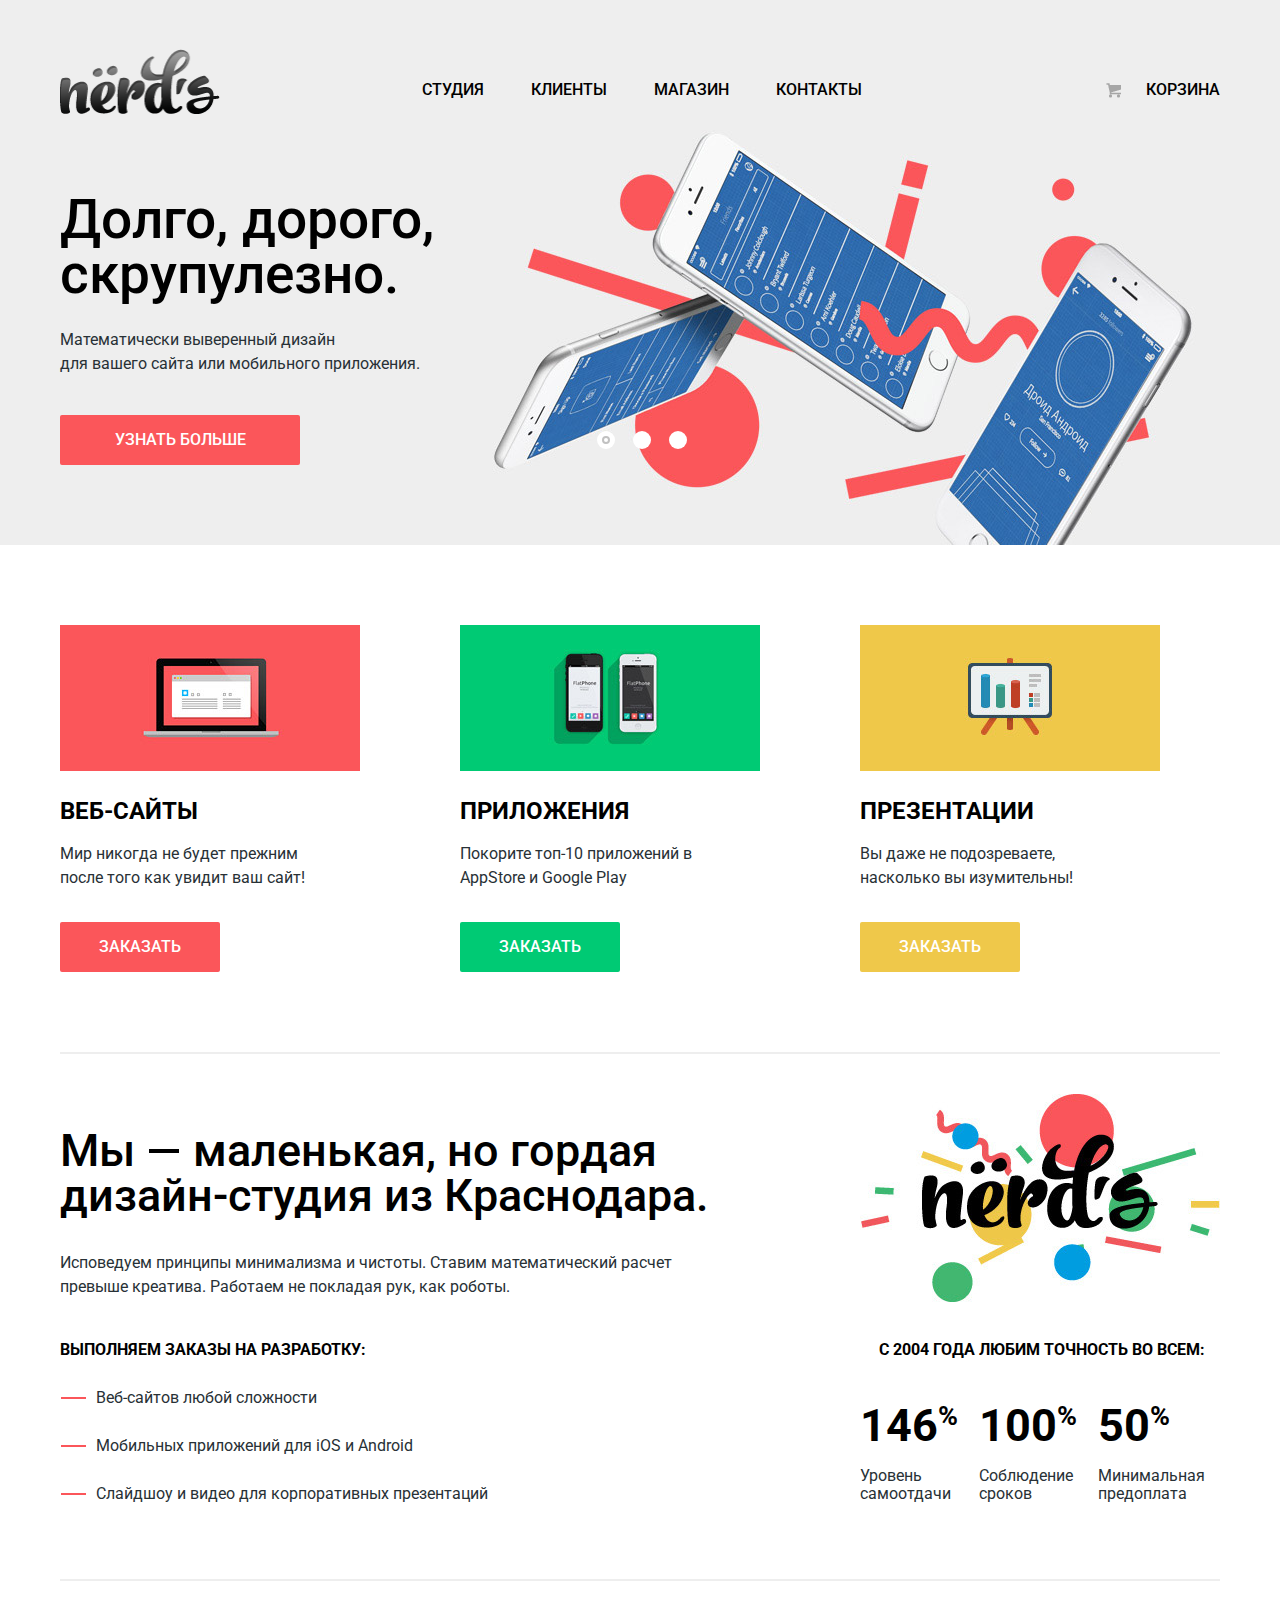
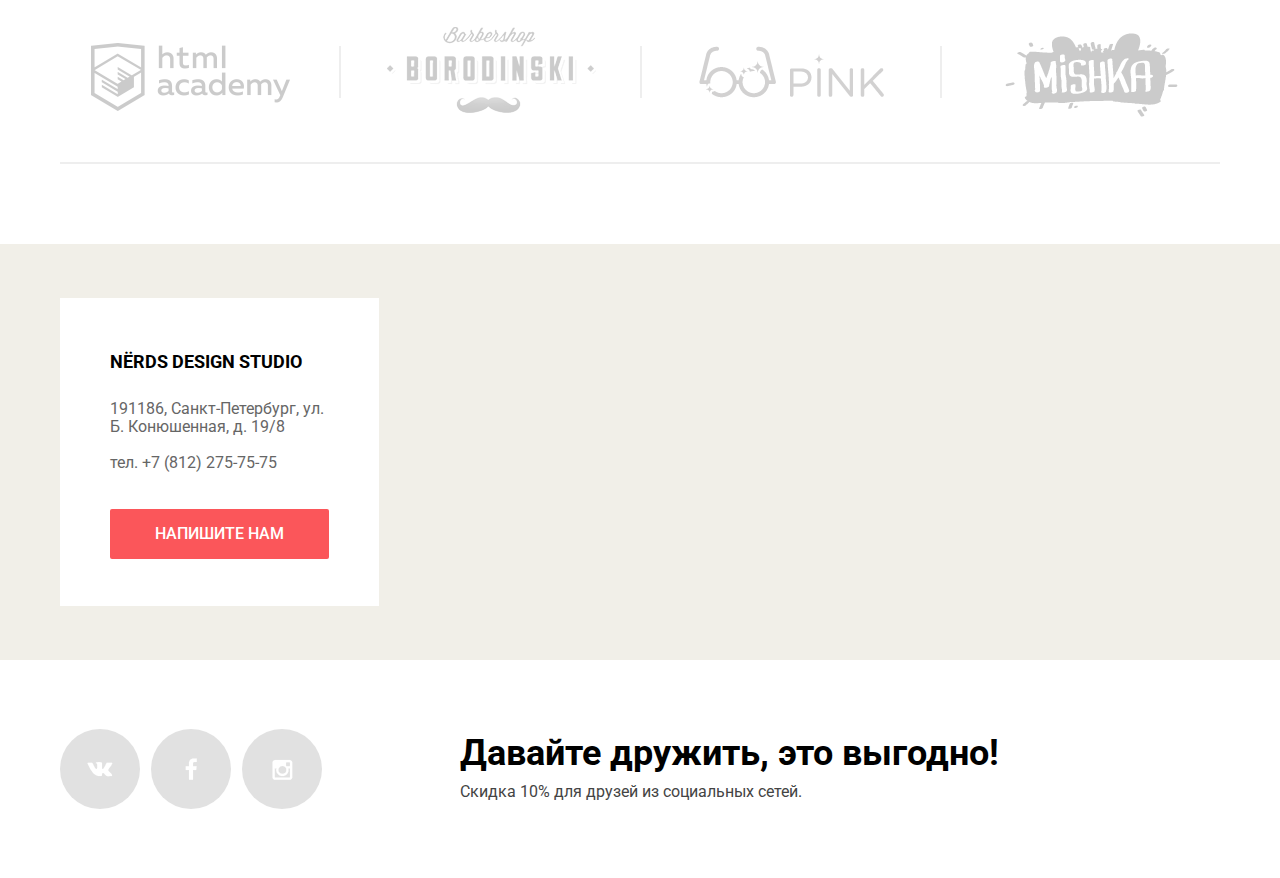
==== commit 6b9eedb1: "Изменения 1" ====
--- a/index.html
+++ b/index.html
@@ -110,7 +110,7 @@
       <div class="section  company-description">
         <div class="section-inner  company-description-inner">
           <div class="index-content-left">
-            <p class="statement">Мы - маленькая, но гордая дизайн-студия из Краснодара.</p>
+            <p class="statement">Мы<span class="dash"></span>маленькая, но гордая дизайн-студия из Краснодара.</p>
             <p class="declaration">Исповедуем принципы минимализма и чистоты. Ставим математический расчет превыше креатива. Работаем не покладая рук, как роботы.</p>
             <h3 class="subtitle">ВЫПОЛНЯЕМ ЗАКАЗЫ НА РАЗРАБОТКУ:</h3>
             <div class="list-description">
@@ -183,7 +183,9 @@
     </main>
 
     <footer>
-      <div class="section-footer  section-footer-map"></div>
+      <div class="section-footer  section-footer-map">
+        <iframe class="interactive-map" src="https://www.google.com/maps/embed?pb=!1m18!1m12!1m3!1d1998.599104365163!2d30.320894615831005!3d59.938794181876176!2m3!1f0!2f0!3f0!3m2!1i1024!2i768!4f13.1!3m3!1m2!1s0x4696310fca5ba729%3A0xea9c53d4493c879f!2z0JHQvtC70YzRiNCw0Y8g0JrQvtC90Y7RiNC10L3QvdCw0Y8g0YPQuy4sIDE5LCDQodCw0L3QutGCLdCf0LXRgtC10YDQsdGD0YDQsywg0KDQvtGB0YHQuNGPLCAxOTExODY!5e0!3m2!1sru!2sua!4v1479831384970" height="416" frameborder="0" allowfullscreen></iframe>
+      </div>
       <div class="section  footer">
         <div class="section-inner  footer-inner">
           <div class="contact-info  contact-info-inner">
@@ -212,20 +214,20 @@
       <form class="write-form" action="https://echo.htmlacademy.ru" method="post">
         <div class="write-form-field-1">
           <label for="text-name">Ваше имя:</label>
-          <input type="text" id="text-name" name="name" value="" placeholder="Представьтесь, пожалуйста" required autofocus>
+          <input type="text" id="text-name" name="your-name" value="" placeholder="Представьтесь, пожалуйста">
         </div>
         <div class="write-form-field-2">
           <label for="text-e-mail">Ваш e-mail:</label>
-          <input type="email" id="text-e-mail" name="e-mail" value="" placeholder="Для отправки ответа" required>
+          <input type="email" id="text-e-mail" name="e-mail" value="" placeholder="Для отправки ответа">
         </div>
         <div class="write-form-field-3">
           <label for="text-letter">Текст письма:</label>
-          <input type="text" id="text-letter" name="letter" value="" placeholder="В свободной форме" required>
+          <input type="text" id="text-letter" name="letter" value="" placeholder="В свободной форме">
         </div>
         <button class="button  write-info-button" type="submit">отправить</button>
       </form>
     </div>
-    <div class="modal-overlay"></div>
+    <!-- <div class="modal-overlay"></div> -->
 
     <script src="js/script.js"></script>
 
--- a/css/style.css
+++ b/css/style.css
@@ -459,6 +459,7 @@
 .index-content-left {
   float: left;
   width: 660px;
+  padding-bottom: 49px;
 }
 
 .index-content-left .statement {
@@ -469,6 +470,17 @@
   line-height: 45px;
 }
 
+.dash {
+  display: inline-block;
+  vertical-align: middle;
+  width: 30px;
+  height: 4px;
+  margin-left: 14px;
+  margin-right: 14px;
+  margin-bottom: 8px;
+  background: #000000;
+}
+
 .index-content-left .declaration {
   margin-bottom: 39px;
 }
@@ -666,7 +678,14 @@
 
 .section-footer-map {
   height: 416px;
-  background: #f1efe8 url("../img/map-marker.png") center top no-repeat;
+  /*background: #f1efe8 url("../img/map-marker.png") center top no-repeat;*/
+  background: #f1efe8;
+}
+
+.interactive-map {
+  width: 100%;
+  height: 416px;
+  border: 0;
 }
 
 /*================footer-map-inner========================*/
@@ -916,7 +935,7 @@
 
 /*==============================overlay=====================*/
 
-.modal-overlay {
+/*.modal-overlay {
   position: fixed;
   top: 0;
   left: 0;
@@ -925,7 +944,7 @@
   height: 100%;
   background: rgba(0, 0, 0, 0.5);
   display: none;
-}
+}*/
 
 /*=======================catalog.html=========================*/
 
@@ -1091,8 +1110,8 @@
   margin-bottom: 29px;
 }
 
-.login-radio input[type="radio"],
-.login-checkbox input[type="checkbox"] {
+.selection-grid input[type="radio"],
+.selection-specification input[type="checkbox"] {
   display: none;
 }
 
@@ -1108,18 +1127,13 @@
   color: #000000;
 }
 
-.login-radio:disabled,
-.login-checkbox:disabled {
-  color: rgba(40, 49, 54, 0.3);
-  cursor: default;
-}
-
 /*=========================radio  checkbox======================*/
 
-.radio-indicator {
+.login-radio::after {
   position: absolute;
   top: -2px;
   left: 0px;
+  content: "";
   width: 25px;
   height: 25px;
   background: url("../img/sprite.png") no-repeat;
@@ -1127,22 +1141,19 @@
   opacity: 0.4;
 }
 
-.radio-indicator:hover {
+.login-radio:hover::after {
   opacity: 1;
 }
 
-.radio-indicator:disabled {
-  opacity: 0.1;
-}
-
-.login-radio input[type="radio"]:checked + .radio-indicator {
+.selection-grid input[type="radio"]:checked + .login-radio::after {
   background-position: -258px -196px;
 }
 
-.checkbox-indicator {
+.login-checkbox::after {
   position: absolute;
   top: -2px;
   left: 0px;
+  content: "";
   width: 27px;
   height: 25px;
   background: url("../img/sprite.png") no-repeat;
@@ -1150,15 +1161,11 @@
   opacity: 0.4;
 }
 
-.checkbox-indicator:hover {
+.login-checkbox:hover::after {
   opacity: 1;
 }
 
-.checkbox-indicator:disabled {
-  opacity: 0.1;
-}
-
-.login-checkbox input[type="checkbox"]:checked + .checkbox-indicator {
+.selection-specification input[type="checkbox"]:checked + .login-checkbox::after {
   background-position: -113px -30px;
 }
 
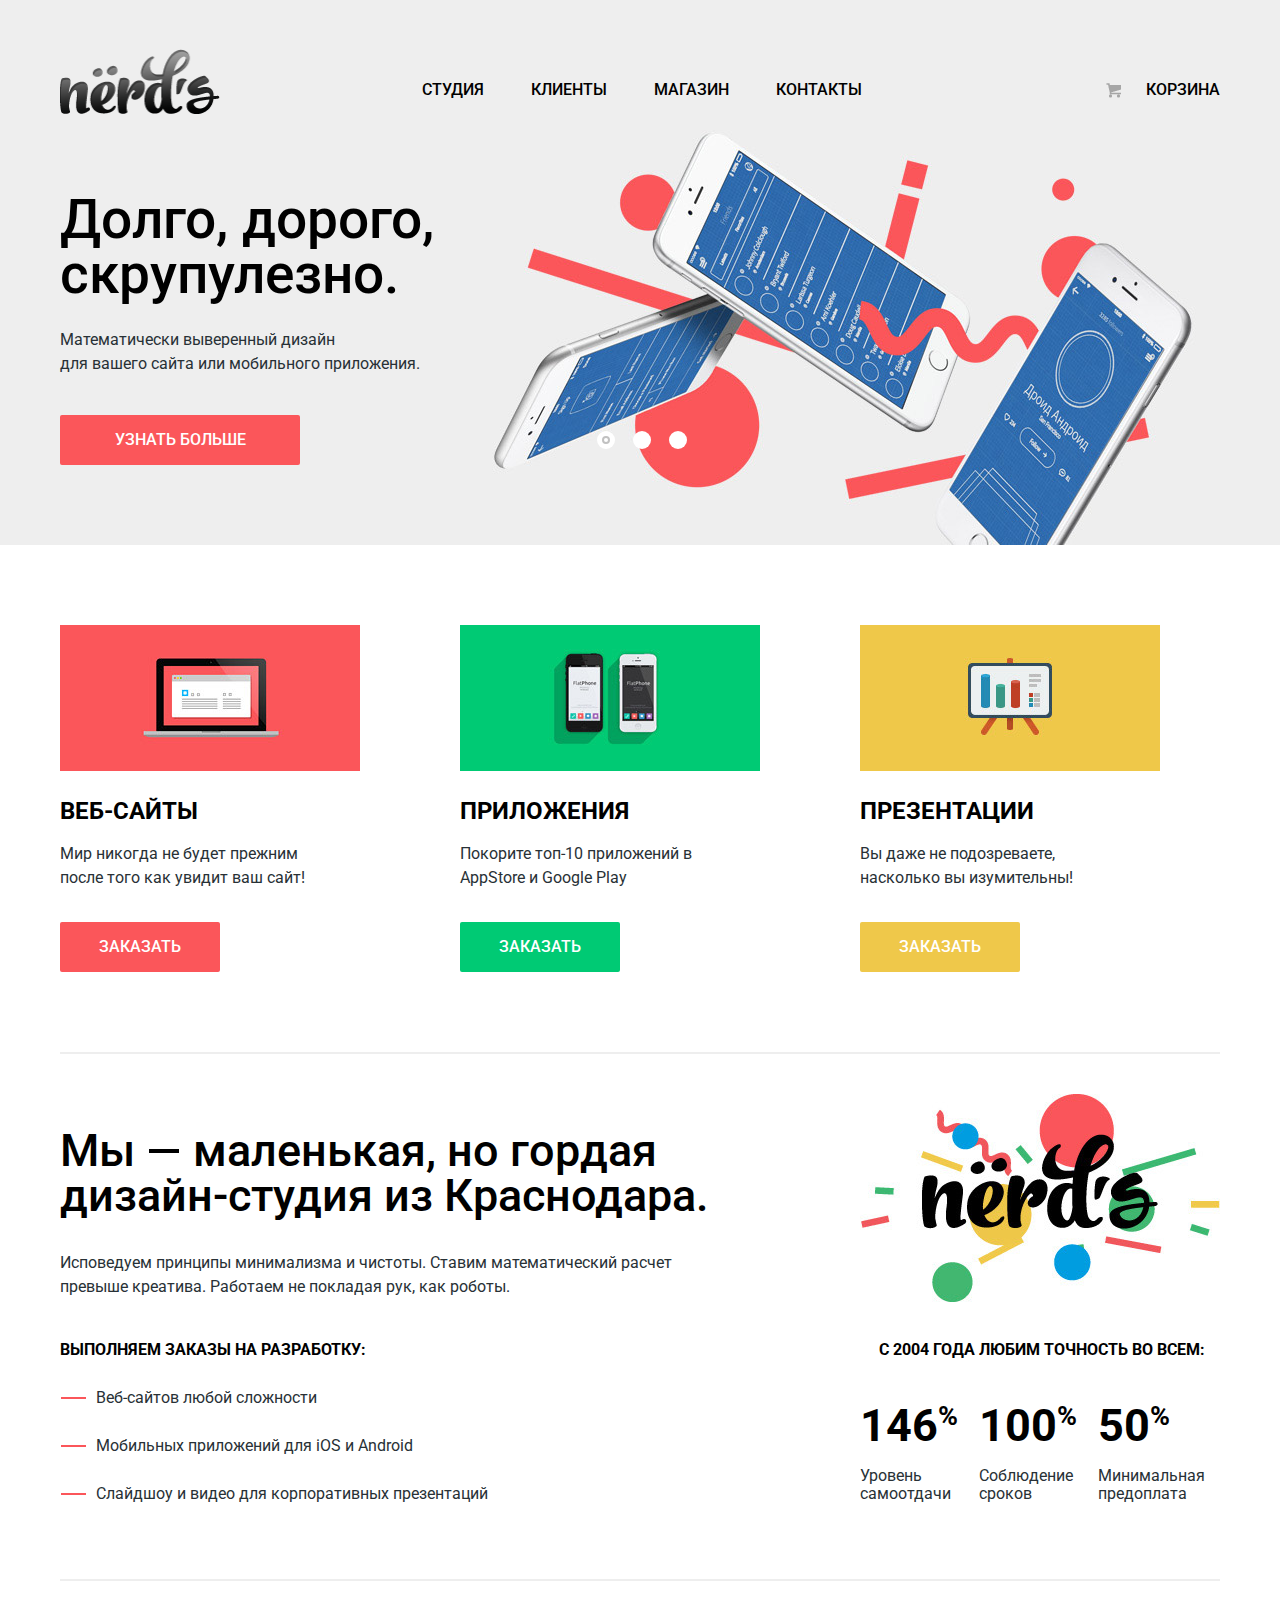
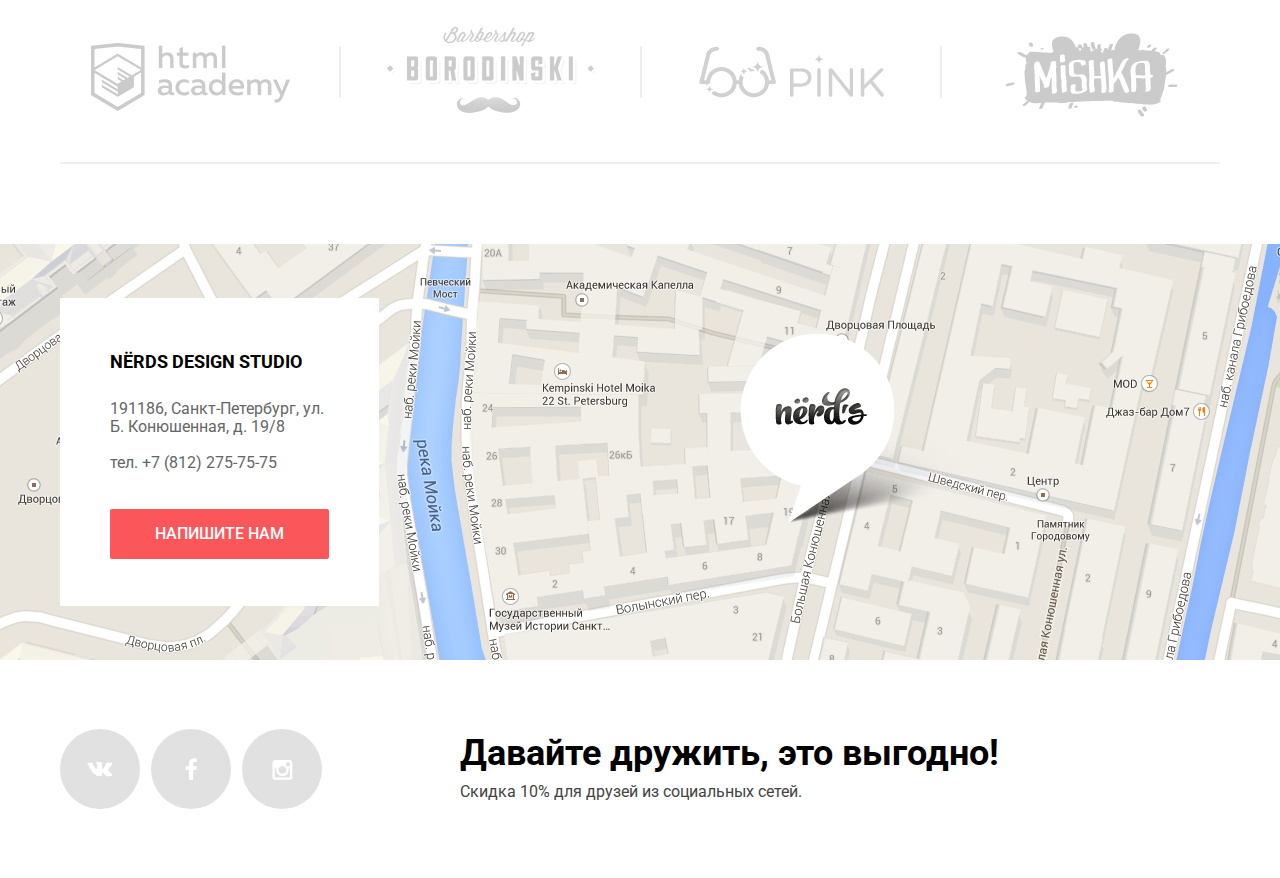
==== commit fa14093b: "Изменения 8" ====
--- a/index.html
+++ b/index.html
@@ -5,7 +5,7 @@
     <title>HTML Academy: Нёрдс</title>
     <link href="https://fonts.googleapis.com/css?family=Roboto:400,500,700&amp;subset=cyrillic" rel="stylesheet">
     <link href="css/normalize.css" rel="stylesheet">
-    <link href="css/style.css" rel="stylesheet">
+    <link href="css/style.min.css" rel="stylesheet">
   </head>
   <body>
 
@@ -184,7 +184,8 @@
 
     <footer>
       <div class="section-footer  section-footer-map">
-        <iframe class="interactive-map" src="https://www.google.com/maps/embed?pb=!1m18!1m12!1m3!1d1998.599104365163!2d30.320894615831005!3d59.938794181876176!2m3!1f0!2f0!3f0!3m2!1i1024!2i768!4f13.1!3m3!1m2!1s0x4696310fca5ba729%3A0xea9c53d4493c879f!2z0JHQvtC70YzRiNCw0Y8g0JrQvtC90Y7RiNC10L3QvdCw0Y8g0YPQuy4sIDE5LCDQodCw0L3QutGCLdCf0LXRgtC10YDQsdGD0YDQsywg0KDQvtGB0YHQuNGPLCAxOTExODY!5e0!3m2!1sru!2sua!4v1479831384970" height="416" frameborder="0" allowfullscreen></iframe>
+        <iframe class="interactive-map" src="https://www.google.com/maps/embed?pb=!1m18!1m12!1m3!1d1998.599104365163!2d30.320894615831005!3d59.938794181876176!2m3!1f0!2f0!3f0!3m2!1i1024!2i768!4f13.1!3m3!1m2!1s0x4696310fca5ba729%3A0xea9c53d4493c879f!2z0JHQvtC70YzRiNCw0Y8g0JrQvtC90Y7RiNC10L3QvdCw0Y8g0YPQuy4sIDE5LCDQodCw0L3QutGCLdCf0LXRgtC10YDQsdGD0YDQsywg0KDQvtGB0YHQuNGPLCAxOTExODY!5e0!3m2!1sru!2sua!4v1479831384970" height="416" allowfullscreen>
+        </iframe>
       </div>
       <div class="section  footer">
         <div class="section-inner  footer-inner">
@@ -214,15 +215,15 @@
       <form class="write-form" action="https://echo.htmlacademy.ru" method="post">
         <div class="write-form-field-1">
           <label for="text-name">Ваше имя:</label>
-          <input type="text" id="text-name" name="your-name" value="" placeholder="Представьтесь, пожалуйста">
+          <input type="text" id="text-name" name="your-name" value="" placeholder="Представьтесь, пожалуйста" required>
         </div>
         <div class="write-form-field-2">
           <label for="text-e-mail">Ваш e-mail:</label>
-          <input type="email" id="text-e-mail" name="e-mail" value="" placeholder="Для отправки ответа">
+          <input type="email" id="text-e-mail" name="e-mail" value="" placeholder="Для отправки ответа" required>
         </div>
         <div class="write-form-field-3">
           <label for="text-letter">Текст письма:</label>
-          <input type="text" id="text-letter" name="letter" value="" placeholder="В свободной форме">
+          <input type="text" id="text-letter" name="letter" value="" placeholder="В свободной форме" required>
         </div>
         <button class="button  write-info-button" type="submit">отправить</button>
       </form>
--- a/css/style.min.css
+++ b/css/style.min.css
@@ -0,0 +1 @@
+body{min-width:1200px;margin:0;padding:0;font-family:"Roboto","Arial",sans-serif;color:#000}.sprite{background-image:url(../img/sprite.png);background-repeat:no-repeat;display:block}.sprite-checkbox-of{width:23px;height:23px;background-position:-30px -30px}.sprite-checkbox-on{width:27px;height:23px;background-position:-113px -30px}.sprite-close-cross{width:21px;height:21px;background-position:-200px -30px}.sprite-fb-icon,.sprite-fb-icon-down{width:12px;height:22px;background-position:-200px -111px}.sprite-fb-icon-down{background-position:-30px -193px}.sprite-icon-basket{width:15px;height:15px;background-position:-102px -193px}.sprite-insta-icon{width:21px;height:21px;background-position:-177px -193px}.sprite-insta-icon-down{width:21px;height:21px;background-position:-281px -30px}.sprite-radio-off,.sprite-radio-on{width:25px;height:25px;background-position:-272px -111px}.sprite-radio-on{background-position:-258px -196px}.sprite-sort-down,.sprite-sort-up{width:9px;height:9px;background-position:-30px -281px}.sprite-sort-up{background-position:-99px -281px}.sprite-vk-icon,.sprite-vk-icon-down{width:26px;height:15px;background-position:-168px -281px}.sprite-vk-icon-down{background-position:-254px -281px}img{max-width:100%;height:auto}.section{min-width:1200px}.header{background-color:#eee}.section-inner{width:1160px;margin:0 auto;padding:0 20px}.header-inner{border-top:1px solid transparent}.section-inner::after{display:table;content:"";clear:both}.header-logo{float:left;width:160px;height:65px;margin-top:48px;margin-right:40px}.header-logo img{width:161px}.header-logo-catalog:hover{opacity:.8}.header-logo-catalog:active{opacity:.3}.main-navigation{float:left;width:602px;text-align:right}.main-navigation ul{margin:0;padding:0;font-size:0;list-style:none}.main-navigation li{display:inline-block;vertical-align:top;font-size:16px;font-weight:500;line-height:30px}.main-navigation a{display:block;margin-top:74px;margin-left:47px;color:#000;text-decoration:none}.main-navigation-contact{margin-left:1px}.main-navigation a:hover{color:#fb565a}.main-navigation a:active{color:rgba(0,0,0,.3)}.main-navigation .active-3{position:relative}.main-navigation .active-3::after{position:absolute;bottom:-5px;right:0;content:"";width:74px;height:2px;background-color:#fb565a}.active-3 a:hover{color:#000}.user-block{float:right;max-width:160px;margin-top:74px}.login{position:relative;display:inline-block;vertical-align:top;padding-left:50px;font-size:16px;font-weight:500;line-height:30px;color:#000;text-decoration:none}.login:hover{color:#fb565a}.login:active{color:rgba(0,0,0,.3)}.login::before{position:absolute;top:8px;left:10px;content:"";width:15px;height:15px;background:url(../img/sprite.png) no-repeat;background-position:-102px -193px;opacity:.3}.slider{margin-bottom:80px;background-color:#eee}.slider-inner{position:relative}.slide-toggle{display:none}.slider-dots{position:absolute;top:322px;left:549px;z-index:100;width:105px;height:10px;line-height:0;text-align:center}.slider-dots label{display:inline-block;vertical-align:top;width:4px;height:4px;margin:0 12px;background:#fff;border:2px solid #fff;border-radius:50%;cursor:pointer;box-shadow:0 0 0 5px #fff}.slider-toggle-1:checked~.slider-dots label:nth-child(1),.slider-toggle-2:checked~.slider-dots label:nth-child(2),.slider-toggle-3:checked~.slider-dots label:nth-child(3){border-color:#c1c1c1}.slider-item{display:none}.slider-toggle-1:checked~.slider-list .slider-item-1,.slider-toggle-2:checked~.slider-list .slider-item-2,.slider-toggle-3:checked~.slider-list .slider-item-3{display:block}.slider-item-image{float:right;width:760px;height:431px}.slider-item-text{padding-top:78px}.statement{margin:0 0 26px;padding:0;font-size:55px;font-weight:500;line-height:55px;color:#000}.declaration{margin:0;padding:0;font-size:16px;font-weight:400;line-height:24px;color:#283136}.button{display:inline-block;vertical-align:top;padding-top:13px;padding-bottom:16px;font-size:16px;font-weight:500;font-family:"Roboto","Arial",sans-serif;line-height:18px;color:#fff;background-color:#fb565a;text-transform:uppercase;text-decoration:none;text-align:center;border:none;outline:none;cursor:pointer;border-top:3px solid transparent;border-radius:2px}.button:hover{background-color:#e74246}.button:active{color:rgba(255,255,255,.3);background-color:#d7373b;border-top-color:#c13135}.slider-button{width:240px;margin-top:39px}.slider-item-text-2,.slider-item-text-3{position:absolute}.company-description-inner::after,.directions-inner::after{display:block;content:"";clear:both;height:2px;background:#eee}.features{float:left;width:300px;margin-right:100px;margin-bottom:80px}.features:last-child{margin-right:0}.features-title{margin-top:21px;margin-bottom:15px;font-size:24px;font-weight:700;line-height:30px}.contact-info p,.features p{font-size:16px;font-weight:400}.features p{margin-bottom:32px;line-height:24px;color:#283136}.features .button{width:160px}.btn-apps{background-color:#00ca74}.btn-apps:hover{background-color:#00bc6c}.btn-apps:active{color:rgba(255,255,255,.3);background-color:#00aa62;border-top-color:#009958}.btn-presentations{background-color:#efc84a}.btn-presentations:hover{background-color:#eab534}.btn-presentations:active{color:rgba(255,255,255,.3);background-color:#e5a722;border-top-color:#ce961f}.index-content-left{float:left;width:660px;padding-bottom:49px}.index-content-left .statement{margin-top:74px;margin-bottom:33px;font-size:45px;font-weight:500;line-height:45px}.dash{display:inline-block;vertical-align:middle;width:30px;height:4px;margin-left:14px;margin-right:14px;margin-bottom:8px;background:#000}.index-content-left .declaration{margin-bottom:39px}.list,.subtitle{margin-bottom:24px}.list-description li,.subtitle{font-size:16px;font-weight:700;line-height:24px}.list-description ul{margin:0;padding:0;font-size:0;color:#283136;list-style:none}.list-description li{position:relative;font-weight:400}.list{padding-left:36px}.list::before{position:absolute;top:11px;left:1px;content:"";width:25px;height:2px;background-color:#fb565a}.index-content-right{float:right;width:360px}.index-logo{width:360px;height:208px;margin-top:40px;margin-bottom:36px}.index-content-right .subtitle{margin-bottom:41px;padding-left:3px;text-align:center}.list-description-right::after{display:table;content:"";clear:both;margin-bottom:75px}.block{float:left;width:119px}.block-upper{margin-bottom:19px;font-size:45px;font-weight:700;line-height:45px}.block-upper span{vertical-align:top;font-size:27px;font-weight:700;line-height:27px}.block-lower{margin-bottom:1px;font-size:16px;font-weight:400;line-height:18px;color:#283136}.partners{margin-bottom:80px}.partners-inner::after{display:block;content:"";clear:both;height:2px;margin-top:40px;background-color:#eee}.partner{position:relative;display:inline-block;vertical-align:top}.partner-1{margin-left:31px;margin-right:93px;padding-top:62px}.partner-2{margin-right:99px;padding-top:46px}.partner-3{margin-right:117px;padding-top:65px}.partner-4{padding-top:52px}.partner-1::after,.partner-2::after,.partner-3::after{position:absolute;content:"";width:2px;height:52px;background:#eee}.partner-1::after{bottom:18px;right:-51px}.partner-2::after{bottom:24px;right:-46px}.partner-3::after{bottom:5px;right:-58px}.partners-logo{opacity:.2}.partners-logo-1{width:199px;height:68px}.partners-logo-2{width:209px;height:86px}.partners-logo-3{width:185px;height:52px}.partners-logo-4{width:173px;height:84px}.partners-logo:hover{opacity:1}.partners-logo:active{opacity:.1}.section-footer-map{height:416px;background:#f1efe8 url(../img/map-marker.png) center top no-repeat}.interactive-map{width:100%;height:416px;border:0}.footer-inner{position:relative;padding-top:69px;padding-bottom:69px}.footer-inner::after{display:table;content:"";clear:both}.contact-info{position:absolute;top:-362px;z-index:5;width:319px;padding:31px 50px 47px;background:#fff;box-sizing:border-box}.index-info-title{margin-bottom:23px;font-size:18px;font-weight:700;line-height:30px}.contact-info p{line-height:18px;color:#666}.address{margin-bottom:18px}.contact-tel{margin-bottom:37px}.index-info-button{width:100%}.footer-content{float:right;width:760px;margin-top:6px}.footer-content .statement{margin-bottom:10px;font-size:36px;font-weight:700;line-height:36px}.footer-content .declaration,.write-form input{font-size:16px;font-weight:400;line-height:22px;color:#444}.footer-socials{width:280px;text-align:center}.social-btn{float:left;width:80px;height:80px;margin-right:11px;font-size:0;background:#e1e1e1 url(../img/sprite.png) no-repeat center;text-decoration:none;border-radius:50%}.social-btn:hover{background-color:#e74246}.social-btn:active{background-color:#d7373b;box-shadow:inset 0 3px rgba(0,1,1,.1)}.social-btn-vk{background-position:-141px -248px}.social-btn-vk:active{background-position:-227px -248px}.social-btn-fb{background-position:-166px -82px}.social-btn-fb:active{background-position:4px -164px}.social-btn-inst{background-position:-147px -163px}.social-btn-inst:active{background-position:-251px 0}@keyframes movement{0%{transform:translateY(-1000px)}to{transform:translateY(0)}}.modal-content{position:fixed;left:50%;top:0;z-index:100;width:960px;min-height:590px;margin-left:-481px;padding-top:67px;padding-left:100px;padding-right:100px;background:#fff;box-sizing:border-box;box-shadow:0 20px 40px rgba(0,1,1,.75);display:none}.modal-content-show{display:block;animation:movement .8s}.modal-content-close{position:absolute;top:78px;right:90px;width:21px;height:21px;font-size:0;background:url(../img/sprite.png) no-repeat;background-position:-200px -30px;border:0;outline:0;cursor:pointer;opacity:.3}.login-checkbox:hover::after,.login-radio:hover::after,.modal-content-close:hover{opacity:1}.modal-content-close:active{opacity:.1}.modal-content-title{margin:0 0 40px;font-size:45px;font-weight:500;line-height:45px}.write-form-field-1 label,.write-form-field-2 label,.write-form-field-3 label{display:block;width:360px;font-size:16px;font-weight:700;line-height:18px;overflow:hidden}.write-form input{font-family:"Roboto","Arial",sans-serif;line-height:18px;border:2px solid #d7dcde;box-sizing:border-box;border-radius:2px;outline:none}.write-form-field-1 input,.write-form-field-2 input{width:360px;min-height:50px;margin-top:9px;margin-bottom:33px;padding:0 12px}.write-form-field-1{float:left}.write-form-field-2{float:right}.write-form-field-3{clear:both;width:100%}.write-form-field-3 input{width:100%;margin-top:9px;padding:11px 12px 85px}.write-info-button{width:260px;margin-top:48px}.write-form input:hover{border:2px solid #b4b9bb}.write-form input:focus{border:2px solid #000}.catalog-directions{background-color:#eee;box-sizing:border-box}.catalog-subtitle h1{margin:0;padding:78px 0 108px;font-size:55px;font-weight:500;line-height:55px;text-align:center}.catalog-filter{float:left;width:260px;min-height:300px;padding-bottom:30px}.field{margin:0;padding:0;border:none;outline:none}.heading{padding:0;font-size:18px;font-weight:700;text-transform:uppercase}.range-filter{width:260px;margin-top:60px;margin-bottom:59px}.range-controls{position:relative;margin-top:52px;margin-bottom:13px;padding:40px 21px;background:#eee;border-radius:2px}.range-controls .scale{height:2px;background:#d7dcde}.range-controls .bar{width:139px;height:2px;background:#00ca74}.range-controls .toggle{position:absolute;top:30px;left:0;width:4px;height:4px;background:#ababab;border:8px solid #fff;border-radius:50%;cursor:pointer;box-shadow:0 2px 1px 0 #cccdcd}.range-controls .toggle-min{left:18px}.range-controls .toggle-max{left:160px}.field ul,.price-controls{font-size:0}.price-controls label{display:inline-block;vertical-align:middle;width:50%;font-size:16px;font-weight:400;color:#283136;text-transform:uppercase}.max-price{text-align:right}.price-controls input{width:60px;margin-left:8px;padding:8px 10px;font-size:16px;font-weight:400;line-height:22px;font-family:"Roboto","Arial",sans-serif;font-style:normal;color:#283136;background:#eee;border:none;text-align:center;outline:none;border-radius:2px}.field ul{margin:0;padding:0;list-style:none}.field li{font-size:16px;line-height:20px}.selection-grid label,.selection-specification label{color:#283136}.field li,.selection-grid legend{margin-bottom:20px}.selection-specification legend{margin-bottom:21px}.selection-grid{margin-bottom:31px}.selection-specification{margin-bottom:29px}.selection-grid input[type=radio],.selection-specification input[type=checkbox]{display:none}.login-checkbox,.login-radio{position:relative;padding-left:36px;cursor:pointer}.login-checkbox:hover,.login-radio:hover{color:#000}.login-radio::after{position:absolute;top:-2px;left:0;content:"";width:25px;height:25px;background:url(../img/sprite.png) no-repeat;background-position:-272px -111px;opacity:.4}.selection-grid input[type=radio]:checked+.login-radio::after{background-position:-258px -196px}.login-checkbox::after{position:absolute;top:-2px;left:0;content:"";width:27px;height:25px;background:url(../img/sprite.png) no-repeat;background-position:-30px -30px;opacity:.4}.selection-specification input[type=checkbox]:checked+.login-checkbox::after{background-position:-113px -30px}.catalog-btn{width:260px;color:#000;background-color:#eee}.catalog-btn:hover{background-color:#dfdfdf}.catalog-btn:active{border-top-color:#bfbfbf;color:rgba(0,0,0,.3);background-color:#d5d5d5}.catalog-section{float:right;width:760px;padding-top:58px}.sorting{width:100%;min-height:10px;margin-bottom:20px;text-transform:uppercase;box-sizing:border-box}.sorting::after{display:table;content:"";clear:both}.sorting-heading{float:left;width:160px;margin-right:40px}.sorting-activity{float:left;width:472px;text-align:right}.sorting-icon{float:right;max-width:60px}.sorting a,.sorting h4,.sorting span{display:inline-block;vertical-align:bottom}.sorting h4{margin:0 267px 0 0;font-size:18px;font-weight:700;line-height:18px}.sorting a{margin-left:25px;font-size:14px;font-weight:400;line-height:15px;text-decoration:none}a.activity-2{margin-left:21px}.activity-2,.activity-3{color:rgba(0,0,0,.3)}.activity-2:hover,.activity-3:hover{color:rgba(0,0,0,.6)}.activity-2:active,.activity-3:active{color:#000}.sorting span{content:"";width:9px;height:9px;margin-bottom:3px;cursor:pointer}.sorting .icon-1,.sorting .icon-2{background:url(../img/sprite.png) no-repeat;background-position:-30px -281px}.sorting .icon-2{margin-left:17px;background-position:-99px -281px;opacity:.2}.sorting .icon-1:hover,.sorting .icon-2:hover{opacity:.4}.catalog-item:hover .catalog-item-description,.sorting .icon-1:active,.sorting .icon-2:active{opacity:1}.catalog-list{font-size:0}.catalog-item{position:relative;display:inline-block;vertical-align:top;width:360px;margin-right:40px;margin-top:37px;padding-top:40px;background-color:#e9e9e9;box-sizing:border-box}.catalog-item::after{position:absolute;top:0;left:1px;z-index:10;display:block;content:"";width:358px;height:41px;border-radius:2px 2px 0 0;background-color:#e9e9e9;transition:background-color .3s linear}.catalog-item::before{position:absolute;top:14px;left:16px;z-index:100;display:block;content:"";width:14px;height:14px;background-color:#fff;border-radius:50%;box-shadow:23px 0 0 0 #fff,46px 0 0 0 #fff}.catalog-item-img img{width:360px;height:576px}.catalog-item:nth-child(2n){margin-right:0}.catalog-item:hover{background-color:#e5e5e5;box-shadow:0 6px 15px rgba(0,1,1,.25)}.catalog-item:hover::after{background-color:#4d4d4d}.catalog-item-description{position:absolute;bottom:0;left:1px;display:block;width:358px;padding:30px 66px 107px;background-color:#eee;opacity:0;text-align:center;box-sizing:border-box;transition:opacity .5s linear}.catalog-item-description a{font:700 18px/24px "Roboto","Arial",sans-serif;color:#000;text-transform:uppercase;text-decoration:none}.catalog-item-description p{overflow:hidden;margin-top:18px;font:400 16px/18px "Roboto","Arial",sans-serif;color:#666}.catalog-item-buy{position:absolute;left:79px;bottom:43px;display:block;width:200px;font:500 16px/18px "Roboto","Arial",sans-serif}.catalog-item-buy:active{color:#fff}.paginator{clear:both;width:100%;margin-top:61px;margin-bottom:60px;font-size:0;box-sizing:border-box}.paginator a{margin-right:12px;padding-right:20px;padding-left:20px;color:#000;background-color:#eee}.paginator .disabled{padding:13px 17px;border:3px solid #dbdbdb;background-color:#fff}.paginator .next{padding-right:78px;padding-left:78px}.paginator .current:hover,.paginator .next:hover{background-color:#dfdfdf}.paginator .current:active,.paginator .next:active{border-top-color:#bfbfbf;color:rgba(0,0,0,.3);background-color:#d5d5d5}.paginator .disabled:active{color:#000}
